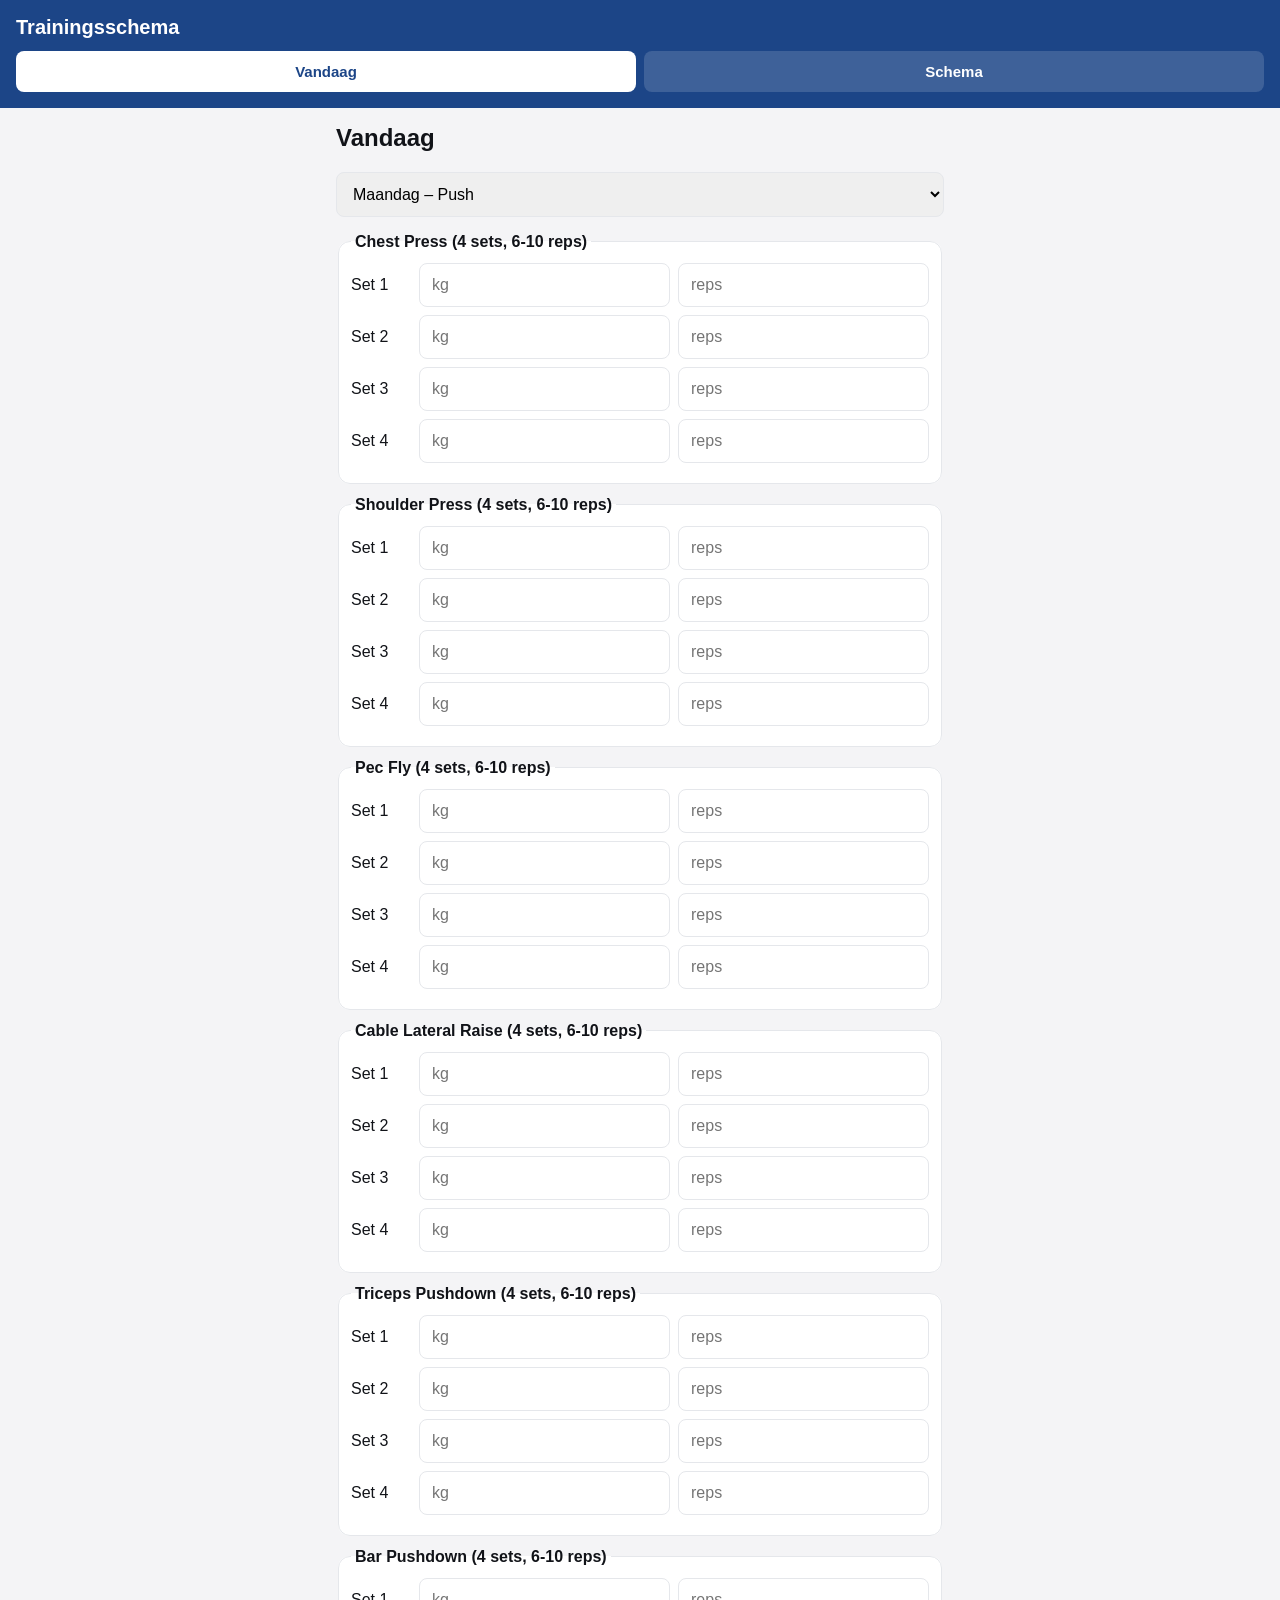
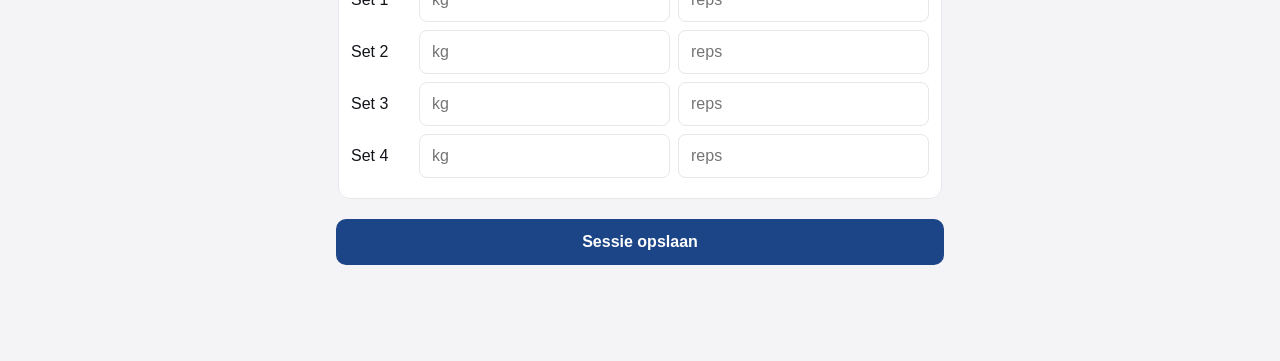
==== index.html @ 0b5cf980 "Deploy trainingsapp to GitHub Pages" ====
<!DOCTYPE html>
<html lang="nl">
<head>
  <meta charset="UTF-8" />
  <meta name="viewport" content="width=device-width, initial-scale=1.0, maximum-scale=1.0" />
  <meta name="theme-color" content="#1c4587" />
  <title>Trainingsschema</title>
  <link rel="manifest" href="manifest.json" />
  <link rel="icon" href="icons/icon.svg" type="image/svg+xml" />
  <link rel="apple-touch-icon" href="icons/icon.svg" />
  <link rel="stylesheet" href="css/style.css" />
</head>
<body>
  <header class="app-header">
    <h1>Trainingsschema</h1>
    <nav class="app-nav">
      <button id="nav-today" class="nav-btn active">Vandaag</button>
      <button id="nav-schema" class="nav-btn">Schema</button>
    </nav>
  </header>

  <main id="content"></main>

  <script type="module" src="js/app.js"></script>
</body>
</html>
---- css/style.css ----
:root {
  --red: #cc0000;
  --blue: #1c4587;
  --bg: #f4f4f6;
  --white: #ffffff;
  --text: #111318;
  --muted: #6b7280;
  --border: #e5e7eb;
  --danger: #cc0000;
}

* {
  box-sizing: border-box;
}

body {
  margin: 0;
  font-family: -apple-system, "Segoe UI", Roboto, sans-serif;
  background: var(--bg);
  color: var(--text);
}

.app-header {
  background: var(--blue);
  color: white;
  padding: 16px;
}

.app-header h1 {
  margin: 0 0 12px;
  font-size: 20px;
}

.app-nav {
  display: flex;
  gap: 8px;
}

.nav-btn {
  flex: 1;
  padding: 12px;
  font-size: 15px;
  font-weight: 600;
  border: none;
  border-radius: 8px;
  background: rgba(255, 255, 255, 0.15);
  color: white;
  cursor: pointer;
}

.nav-btn.active {
  background: white;
  color: var(--blue);
}

#content {
  padding: 16px;
  max-width: 640px;
  margin: 0 auto;
  padding-bottom: 80px;
}

h2 {
  margin-top: 0;
}

.day-picker {
  width: 100%;
  padding: 12px;
  font-size: 16px;
  margin-bottom: 16px;
  border-radius: 8px;
  border: 1px solid var(--border);
}

.exercise-block {
  background: var(--white);
  border: 1px solid var(--border);
  border-radius: 12px;
  padding: 12px;
  margin-bottom: 12px;
}

.exercise-block legend {
  font-weight: 600;
  padding: 0 4px;
}

.suggested-weight {
  color: var(--muted);
  font-size: 14px;
  margin: 4px 0 12px;
}

.set-row {
  display: grid;
  grid-template-columns: 60px 1fr 1fr;
  gap: 8px;
  align-items: center;
  margin-bottom: 8px;
}

.set-row input {
  padding: 12px;
  font-size: 16px;
  border-radius: 8px;
  border: 1px solid var(--border);
  width: 100%;
}

.btn {
  padding: 14px 16px;
  font-size: 16px;
  font-weight: 600;
  border-radius: 10px;
  border: none;
  cursor: pointer;
}

.btn-primary {
  background: var(--blue);
  color: white;
  width: 100%;
  margin-top: 8px;
}

.btn-secondary {
  background: var(--white);
  color: var(--blue);
  border: 1px solid var(--blue);
  width: 100%;
  margin-top: 8px;
}

.btn-small {
  padding: 8px 10px;
  font-size: 13px;
  border-radius: 6px;
  background: var(--bg);
  color: var(--text);
  border: 1px solid var(--border);
  margin-left: 6px;
}

.btn-danger {
  color: var(--danger);
  border-color: var(--danger);
}

.save-status {
  color: var(--blue);
  font-weight: 600;
}

.day-card {
  background: var(--white);
  border: 1px solid var(--border);
  border-radius: 12px;
  padding: 12px;
  margin-bottom: 12px;
}

.day-card-header {
  display: flex;
  align-items: center;
  flex-wrap: wrap;
  gap: 4px;
}

.day-card-header h3 {
  flex: 1;
  margin: 0;
}

.exercise-list {
  list-style: none;
  padding: 0;
  margin: 12px 0;
}

.exercise-row {
  display: flex;
  align-items: center;
  justify-content: space-between;
  flex-wrap: wrap;
  padding: 8px 0;
  border-bottom: 1px solid var(--border);
  gap: 4px;
}
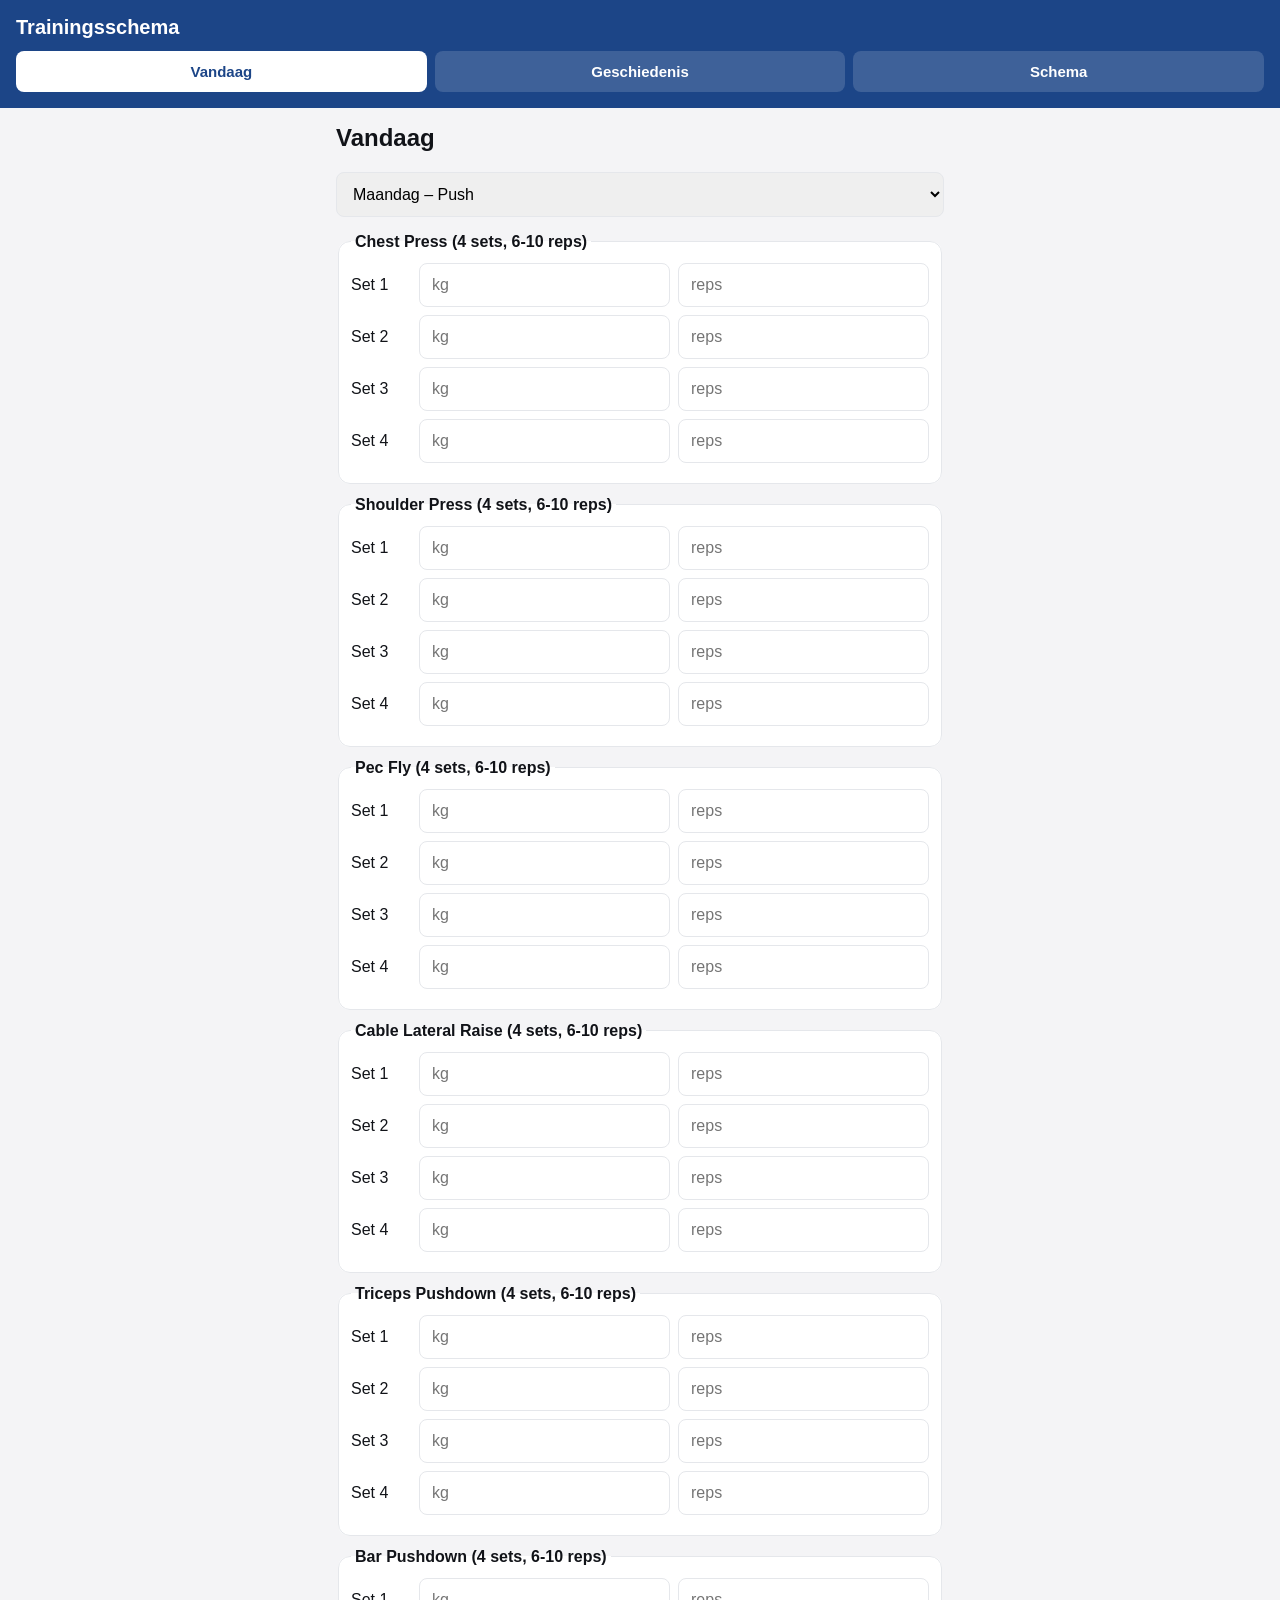
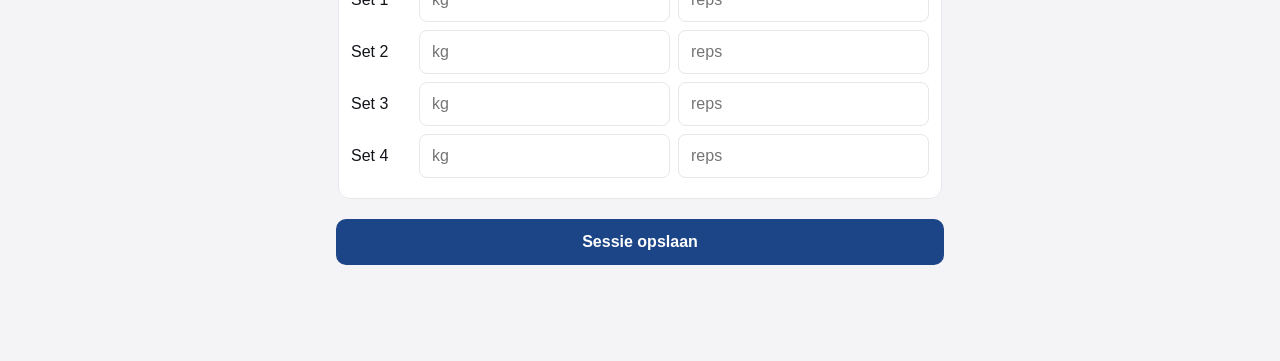
==== commit e1ced8ad: "Phase 2: history view + Google Sheet sync" ====
--- a/index.html
+++ b/index.html
@@ -15,6 +15,7 @@
     <h1>Trainingsschema</h1>
     <nav class="app-nav">
       <button id="nav-today" class="nav-btn active">Vandaag</button>
+      <button id="nav-history" class="nav-btn">Geschiedenis</button>
       <button id="nav-schema" class="nav-btn">Schema</button>
     </nav>
   </header>
--- a/css/style.css
+++ b/css/style.css
@@ -187,3 +187,94 @@
   border-bottom: 1px solid var(--border);
   gap: 4px;
 }
+
+/* Geschiedenis tab */
+
+.session-list {
+  list-style: none;
+  padding: 0;
+  margin: 0 0 24px;
+}
+
+.session-item {
+  background: var(--white);
+  border: 1px solid var(--border);
+  border-radius: 12px;
+  padding: 12px;
+  margin-bottom: 8px;
+}
+
+.session-summary {
+  font-weight: 600;
+  margin-bottom: 6px;
+}
+
+.session-details {
+  list-style: none;
+  padding: 0;
+  margin: 0;
+  color: var(--muted);
+  font-size: 14px;
+}
+
+.session-details li {
+  padding: 2px 0;
+}
+
+.progress-list {
+  margin-bottom: 24px;
+}
+
+.progress-row {
+  background: var(--white);
+  border: 1px solid var(--border);
+  border-radius: 12px;
+  padding: 12px;
+  margin-bottom: 8px;
+}
+
+.progress-label {
+  font-weight: 600;
+  margin-bottom: 6px;
+}
+
+.sparkline {
+  width: 100%;
+  height: 40px;
+  display: block;
+}
+
+/* Sync-instellingen */
+
+.sync-settings {
+  background: var(--white);
+  border: 1px solid var(--border);
+  border-radius: 12px;
+  padding: 12px;
+  margin-top: 16px;
+}
+
+.sync-help {
+  color: var(--muted);
+  font-size: 13px;
+  margin: 4px 0 12px;
+}
+
+.sync-url-input {
+  width: 100%;
+  padding: 12px;
+  font-size: 15px;
+  border-radius: 8px;
+  border: 1px solid var(--border);
+  margin-bottom: 8px;
+}
+
+.sync-status {
+  margin-top: 8px;
+  font-weight: 600;
+  color: var(--blue);
+}
+
+.sync-status.warn {
+  color: var(--danger);
+}
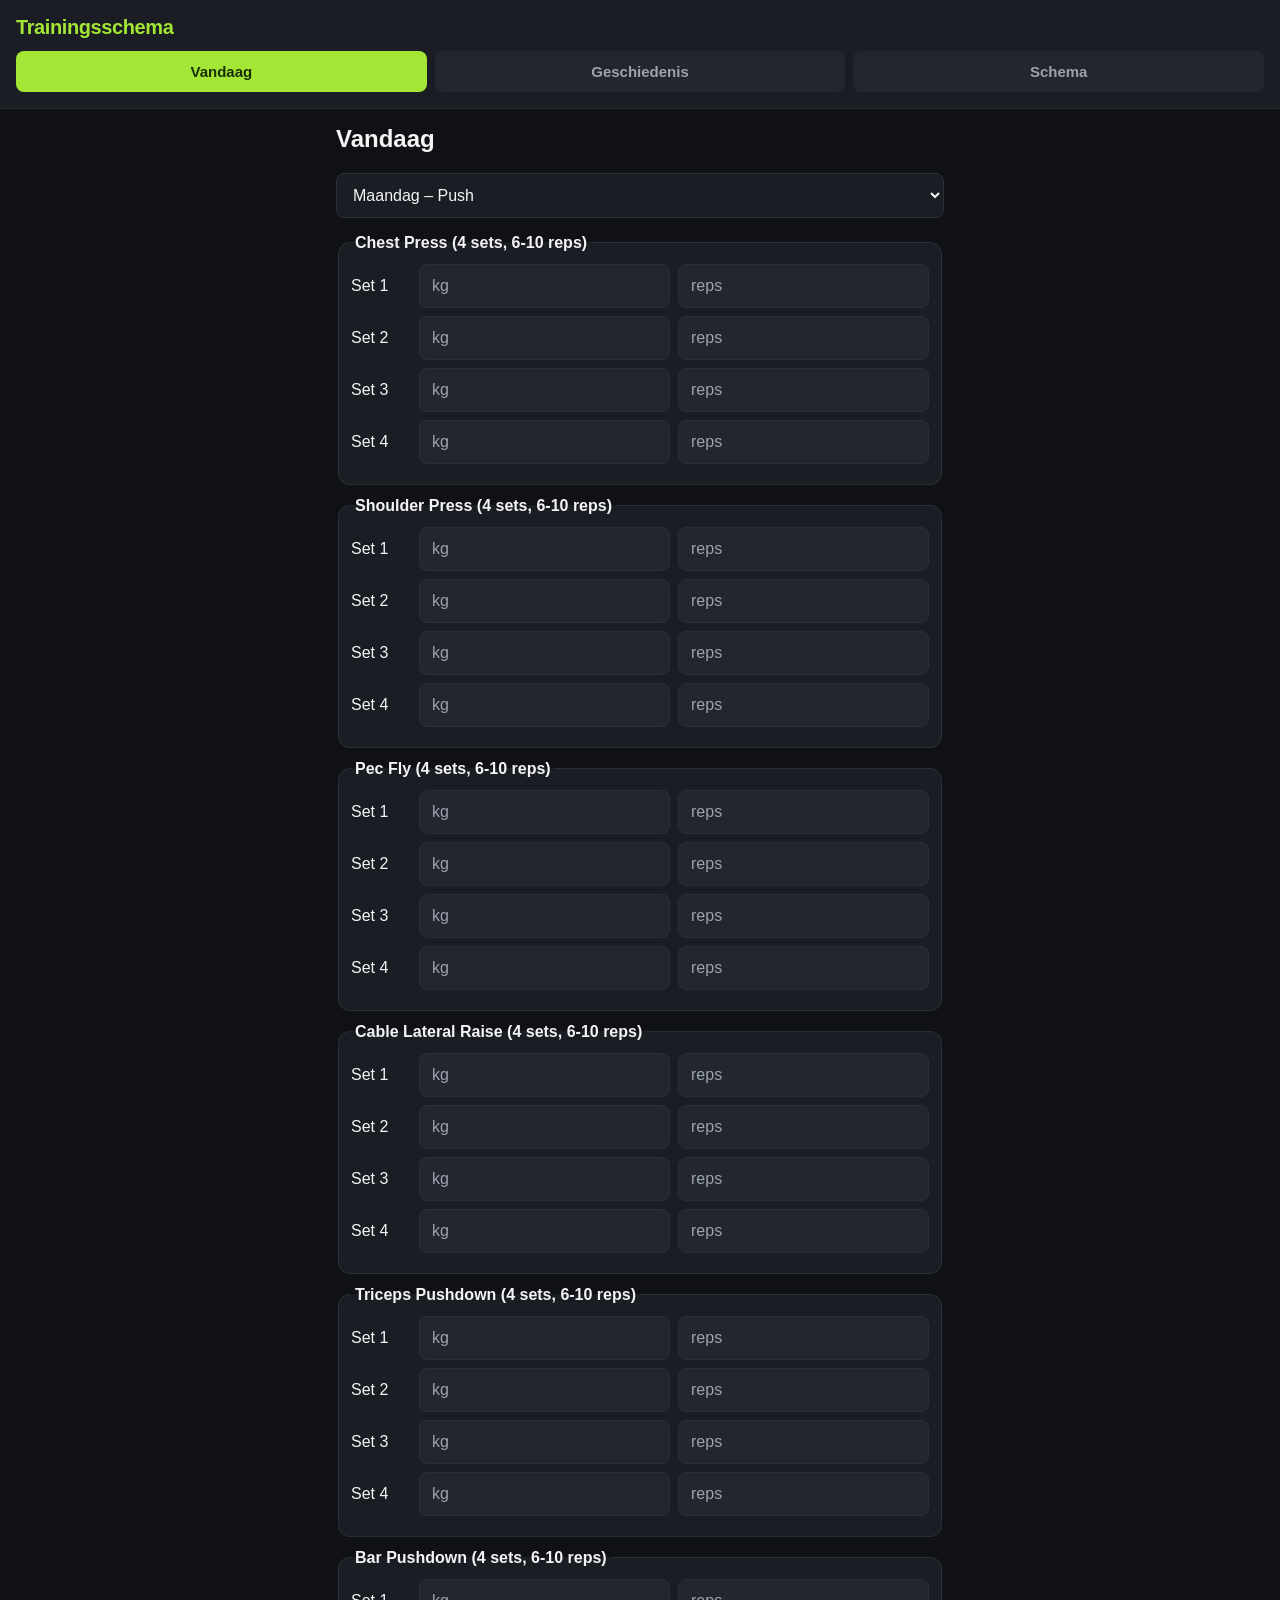
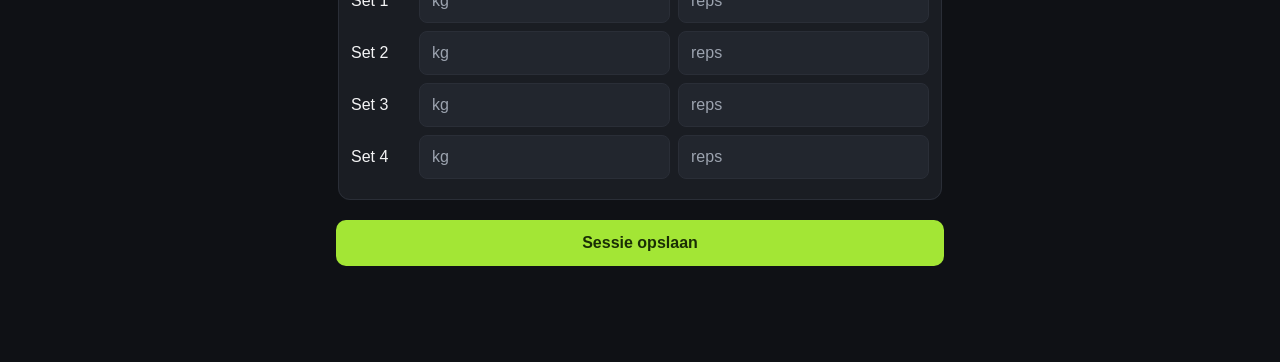
==== commit adad318e: "Visual redesign: dark theme with lime accent" ====
--- a/index.html
+++ b/index.html
@@ -3,7 +3,7 @@
 <head>
   <meta charset="UTF-8" />
   <meta name="viewport" content="width=device-width, initial-scale=1.0, maximum-scale=1.0" />
-  <meta name="theme-color" content="#1c4587" />
+  <meta name="theme-color" content="#1a1d23" />
   <title>Trainingsschema</title>
   <link rel="manifest" href="manifest.json" />
   <link rel="icon" href="icons/icon.svg" type="image/svg+xml" />
--- a/css/style.css
+++ b/css/style.css
@@ -1,12 +1,13 @@
 :root {
-  --red: #cc0000;
-  --blue: #1c4587;
-  --bg: #f4f4f6;
-  --white: #ffffff;
-  --text: #111318;
-  --muted: #6b7280;
-  --border: #e5e7eb;
-  --danger: #cc0000;
+  --bg-page: #0f1115;
+  --bg-card: #1a1d23;
+  --bg-card-alt: #22262e;
+  --text-primary: #f4f4f5;
+  --text-secondary: #9ca3af;
+  --border: #2a2e37;
+  --accent: #a3e635;
+  --accent-text: #1a2e05;
+  --danger: #ff5c5c;
 }
 
 * {
@@ -16,19 +17,22 @@
 body {
   margin: 0;
   font-family: -apple-system, "Segoe UI", Roboto, sans-serif;
-  background: var(--bg);
-  color: var(--text);
+  background: var(--bg-page);
+  color: var(--text-primary);
 }
 
 .app-header {
-  background: var(--blue);
-  color: white;
+  background: var(--bg-card);
+  color: var(--text-primary);
   padding: 16px;
+  border-bottom: 1px solid var(--border);
 }
 
 .app-header h1 {
   margin: 0 0 12px;
   font-size: 20px;
+  color: var(--accent);
+  letter-spacing: -0.02em;
 }
 
 .app-nav {
@@ -43,14 +47,14 @@
   font-weight: 600;
   border: none;
   border-radius: 8px;
-  background: rgba(255, 255, 255, 0.15);
-  color: white;
+  background: var(--bg-card-alt);
+  color: var(--text-secondary);
   cursor: pointer;
 }
 
 .nav-btn.active {
-  background: white;
-  color: var(--blue);
+  background: var(--accent);
+  color: var(--accent-text);
 }
 
 #content {
@@ -71,10 +75,12 @@
   margin-bottom: 16px;
   border-radius: 8px;
   border: 1px solid var(--border);
+  background: var(--bg-card);
+  color: var(--text-primary);
 }
 
 .exercise-block {
-  background: var(--white);
+  background: var(--bg-card);
   border: 1px solid var(--border);
   border-radius: 12px;
   padding: 12px;
@@ -84,11 +90,13 @@
 .exercise-block legend {
   font-weight: 600;
   padding: 0 4px;
+  color: var(--text-primary);
 }
 
 .suggested-weight {
-  color: var(--muted);
+  color: var(--accent);
   font-size: 14px;
+  font-weight: 600;
   margin: 4px 0 12px;
 }
 
@@ -105,7 +113,13 @@
   font-size: 16px;
   border-radius: 8px;
   border: 1px solid var(--border);
-  width: 100%;
+  background: var(--bg-card-alt);
+  color: var(--text-primary);
+  width: 100%;
+}
+
+.set-row input::placeholder {
+  color: var(--text-secondary);
 }
 
 .btn {
@@ -118,16 +132,16 @@
 }
 
 .btn-primary {
-  background: var(--blue);
-  color: white;
+  background: var(--accent);
+  color: var(--accent-text);
   width: 100%;
   margin-top: 8px;
 }
 
 .btn-secondary {
-  background: var(--white);
-  color: var(--blue);
-  border: 1px solid var(--blue);
+  background: transparent;
+  color: var(--accent);
+  border: 1px solid var(--accent);
   width: 100%;
   margin-top: 8px;
 }
@@ -136,8 +150,8 @@
   padding: 8px 10px;
   font-size: 13px;
   border-radius: 6px;
-  background: var(--bg);
-  color: var(--text);
+  background: var(--bg-card-alt);
+  color: var(--text-primary);
   border: 1px solid var(--border);
   margin-left: 6px;
 }
@@ -148,12 +162,12 @@
 }
 
 .save-status {
-  color: var(--blue);
+  color: var(--accent);
   font-weight: 600;
 }
 
 .day-card {
-  background: var(--white);
+  background: var(--bg-card);
   border: 1px solid var(--border);
   border-radius: 12px;
   padding: 12px;
@@ -170,6 +184,7 @@
 .day-card-header h3 {
   flex: 1;
   margin: 0;
+  color: var(--text-primary);
 }
 
 .exercise-list {
@@ -197,7 +212,7 @@
 }
 
 .session-item {
-  background: var(--white);
+  background: var(--bg-card);
   border: 1px solid var(--border);
   border-radius: 12px;
   padding: 12px;
@@ -207,13 +222,14 @@
 .session-summary {
   font-weight: 600;
   margin-bottom: 6px;
+  color: var(--text-primary);
 }
 
 .session-details {
   list-style: none;
   padding: 0;
   margin: 0;
-  color: var(--muted);
+  color: var(--text-secondary);
   font-size: 14px;
 }
 
@@ -226,7 +242,7 @@
 }
 
 .progress-row {
-  background: var(--white);
+  background: var(--bg-card);
   border: 1px solid var(--border);
   border-radius: 12px;
   padding: 12px;
@@ -236,6 +252,7 @@
 .progress-label {
   font-weight: 600;
   margin-bottom: 6px;
+  color: var(--text-primary);
 }
 
 .sparkline {
@@ -244,10 +261,14 @@
   display: block;
 }
 
+.sparkline polyline {
+  stroke: var(--accent);
+}
+
 /* Sync-instellingen */
 
 .sync-settings {
-  background: var(--white);
+  background: var(--bg-card);
   border: 1px solid var(--border);
   border-radius: 12px;
   padding: 12px;
@@ -255,7 +276,7 @@
 }
 
 .sync-help {
-  color: var(--muted);
+  color: var(--text-secondary);
   font-size: 13px;
   margin: 4px 0 12px;
 }
@@ -266,13 +287,15 @@
   font-size: 15px;
   border-radius: 8px;
   border: 1px solid var(--border);
+  background: var(--bg-card-alt);
+  color: var(--text-primary);
   margin-bottom: 8px;
 }
 
 .sync-status {
   margin-top: 8px;
   font-weight: 600;
-  color: var(--blue);
+  color: var(--accent);
 }
 
 .sync-status.warn {
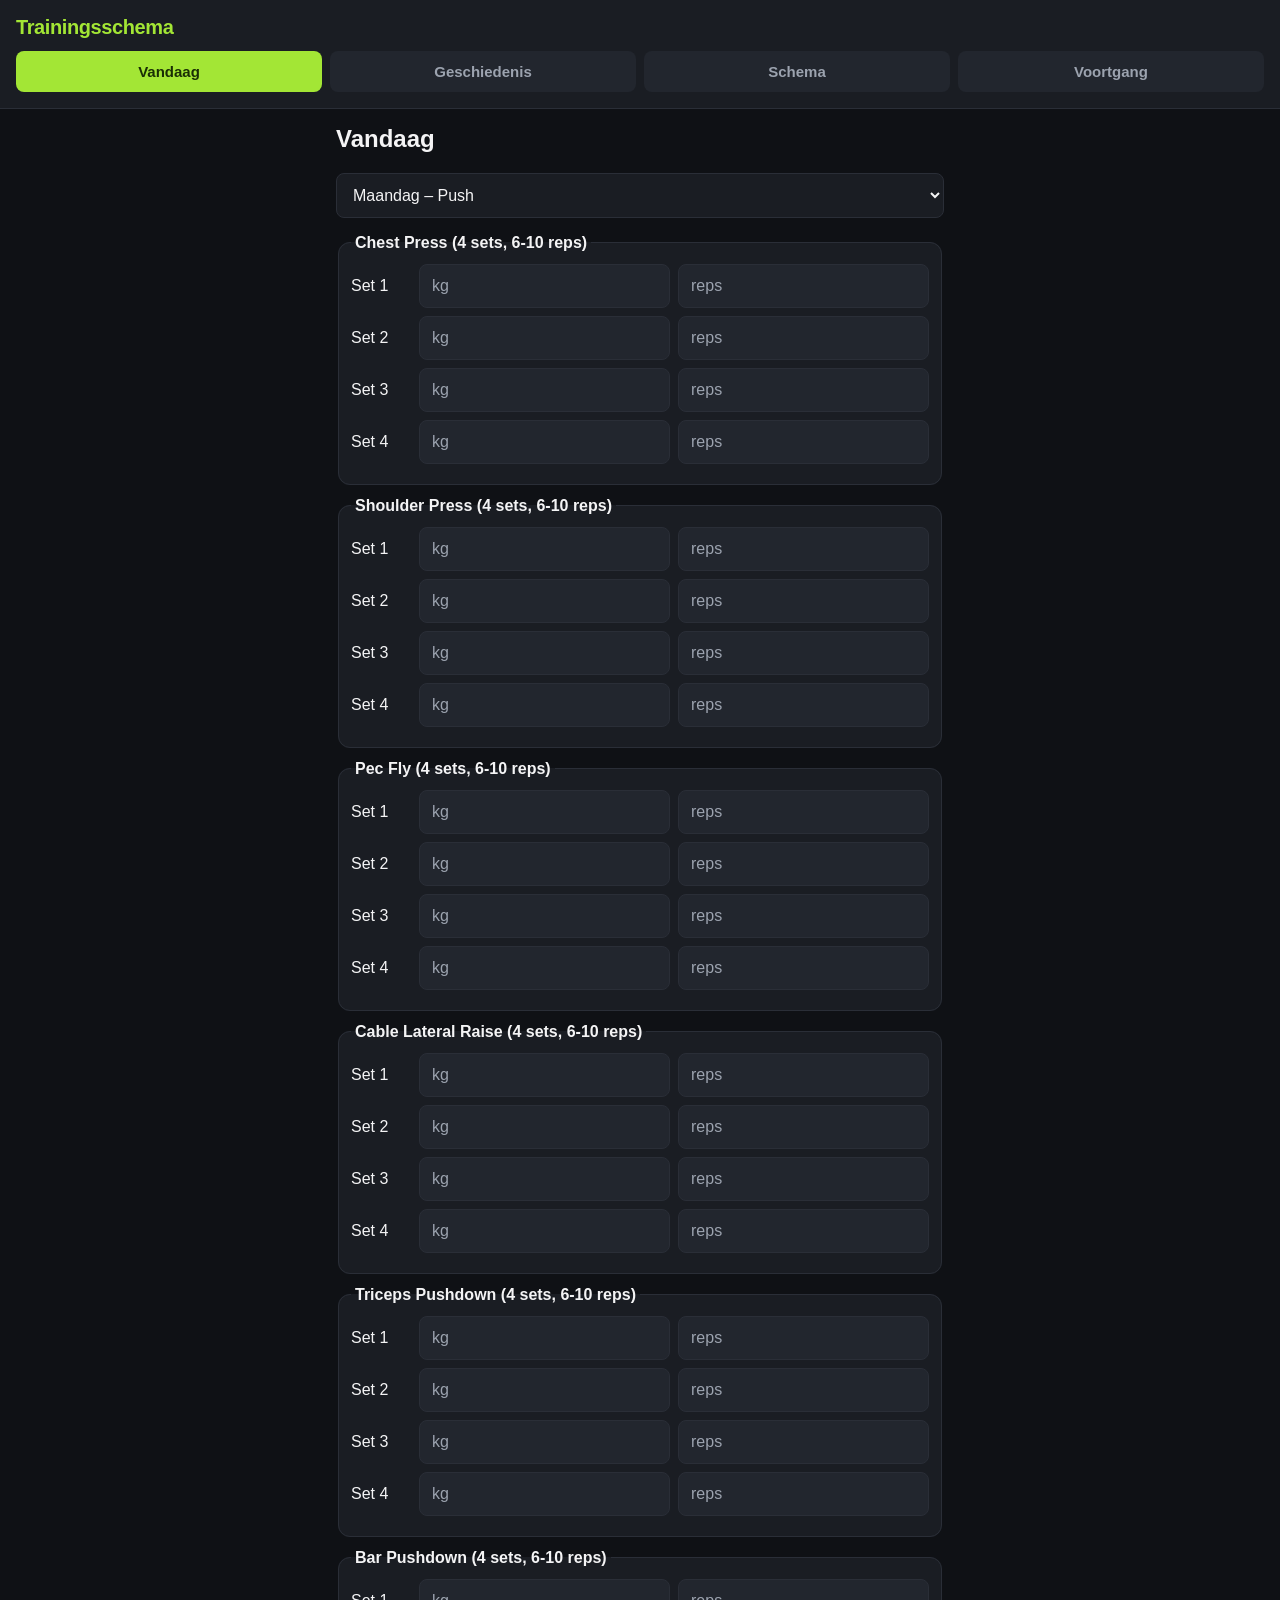
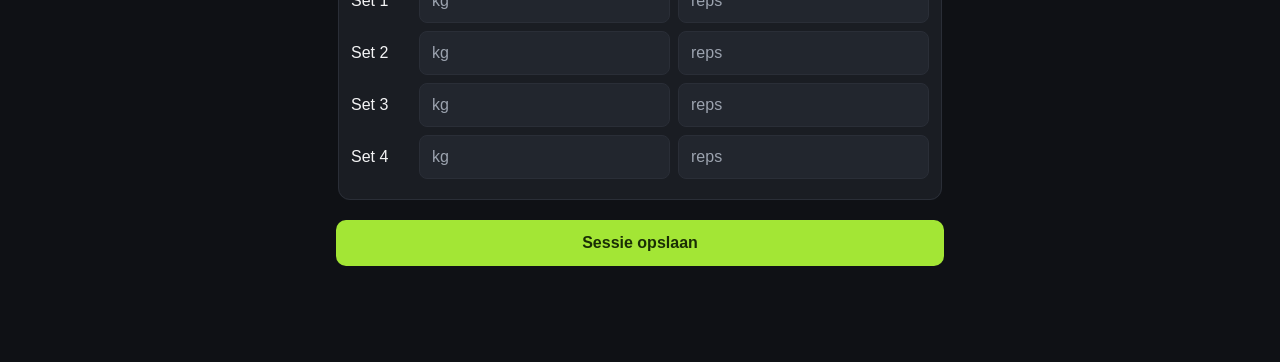
==== commit 93a5a3d7: "Add Voortgang tab: body metrics logging and local photo storage" ====
--- a/index.html
+++ b/index.html
@@ -17,6 +17,7 @@
       <button id="nav-today" class="nav-btn active">Vandaag</button>
       <button id="nav-history" class="nav-btn">Geschiedenis</button>
       <button id="nav-schema" class="nav-btn">Schema</button>
+      <button id="nav-progress" class="nav-btn">Voortgang</button>
     </nav>
   </header>
 
--- a/css/style.css
+++ b/css/style.css
@@ -301,3 +301,98 @@
 .sync-status.warn {
   color: var(--danger);
 }
+
+/* Voortgang tab */
+
+.body-log-form,
+.photo-form {
+  background: var(--bg-card);
+  border: 1px solid var(--border);
+  border-radius: 12px;
+  padding: 12px;
+  margin-bottom: 16px;
+  display: flex;
+  flex-direction: column;
+  gap: 8px;
+}
+
+.body-log-date,
+.body-log-weight,
+.body-log-waist,
+.body-log-note,
+.photo-file-input,
+.photo-label-input {
+  width: 100%;
+  padding: 12px;
+  font-size: 16px;
+  border-radius: 8px;
+  border: 1px solid var(--border);
+  background: var(--bg-card-alt);
+  color: var(--text-primary);
+  font-family: inherit;
+}
+
+.body-log-note {
+  resize: vertical;
+  min-height: 60px;
+}
+
+.trend-section {
+  margin-bottom: 16px;
+}
+
+.trend-section .progress-label {
+  color: var(--text-primary);
+}
+
+.body-log-list {
+  list-style: none;
+  padding: 0;
+  margin: 0 0 24px;
+}
+
+.body-log-item {
+  background: var(--bg-card);
+  border: 1px solid var(--border);
+  border-radius: 12px;
+  padding: 12px;
+  margin-bottom: 8px;
+}
+
+.photo-gallery {
+  display: grid;
+  grid-template-columns: 1fr 1fr;
+  gap: 12px;
+}
+
+.photo-cell {
+  background: var(--bg-card);
+  border: 1px solid var(--border);
+  border-radius: 12px;
+  padding: 8px;
+  text-align: center;
+}
+
+.photo-thumb {
+  width: 100%;
+  height: 140px;
+  object-fit: cover;
+  border-radius: 8px;
+  cursor: pointer;
+  display: block;
+}
+
+.photo-cell.enlarged {
+  grid-column: 1 / -1;
+}
+
+.photo-cell.enlarged .photo-thumb {
+  height: auto;
+  object-fit: contain;
+}
+
+.photo-cell-label {
+  margin-top: 6px;
+  font-size: 13px;
+  color: var(--text-secondary);
+}
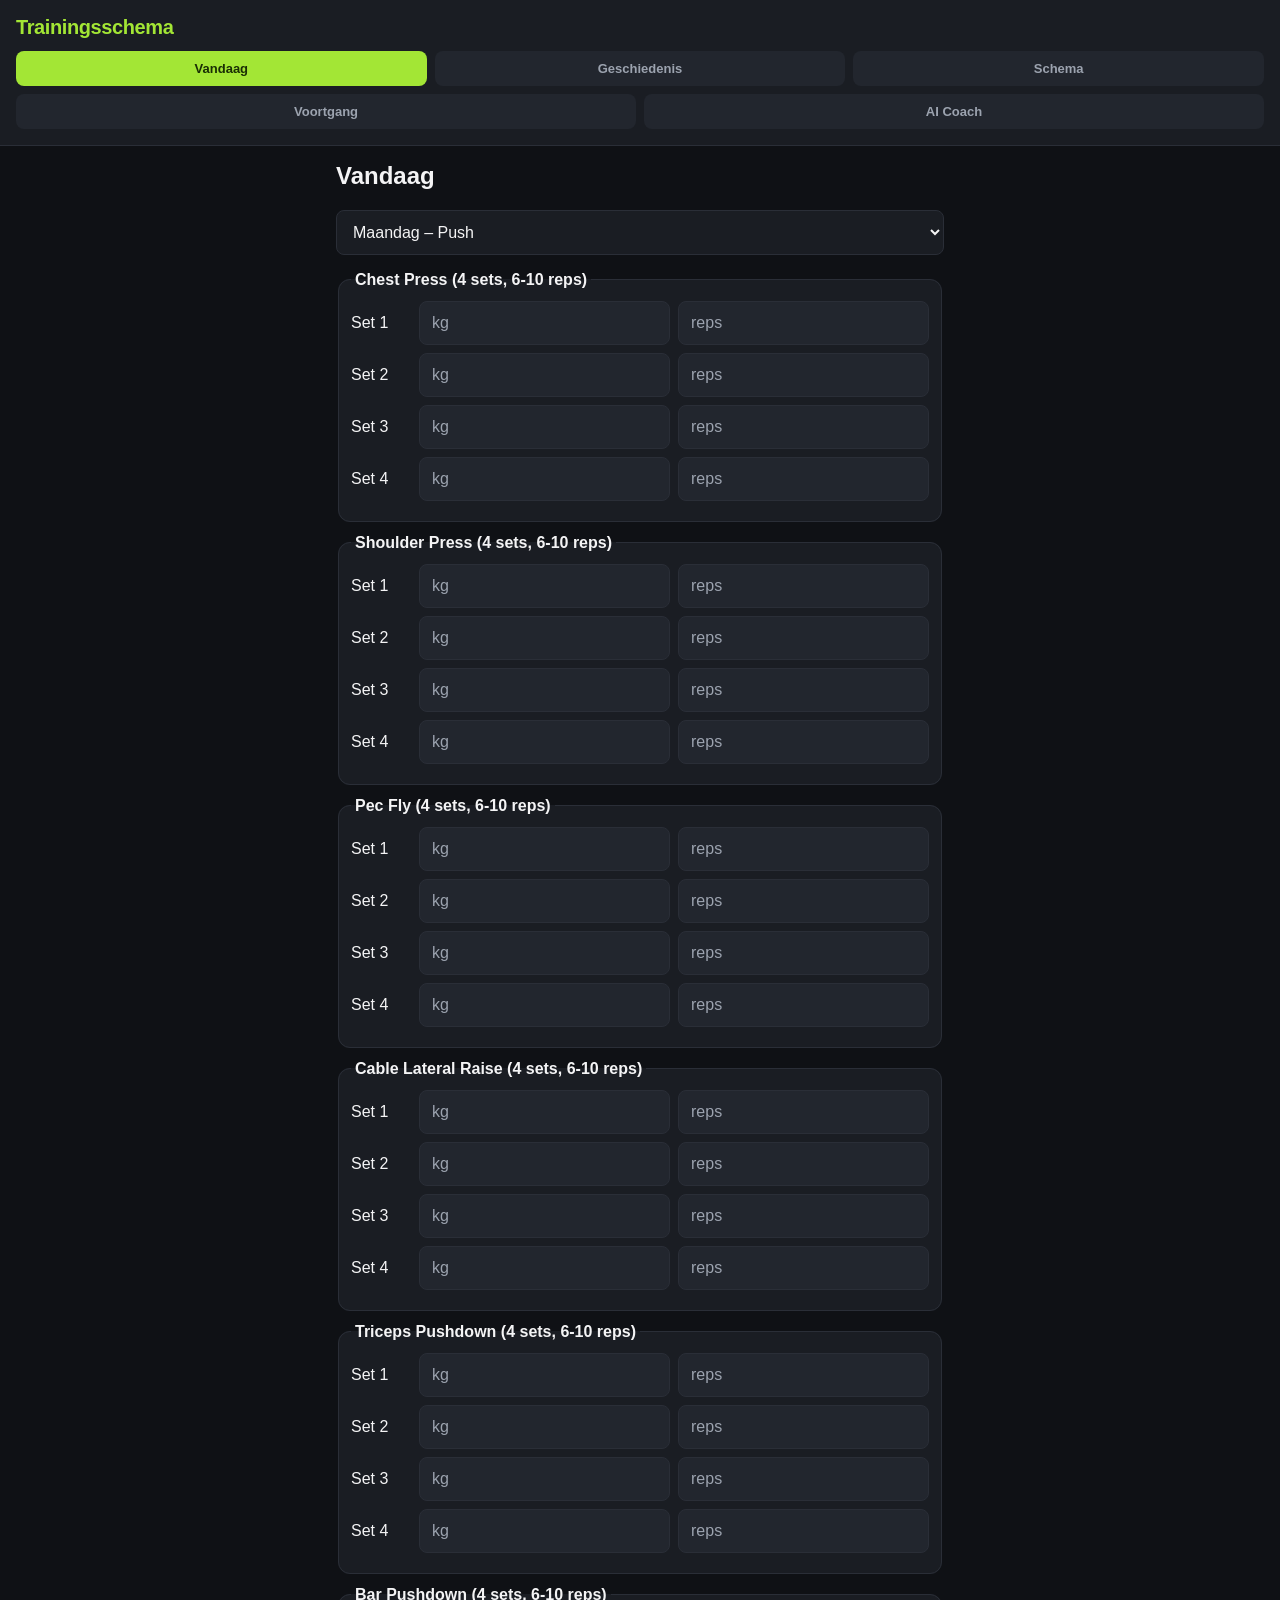
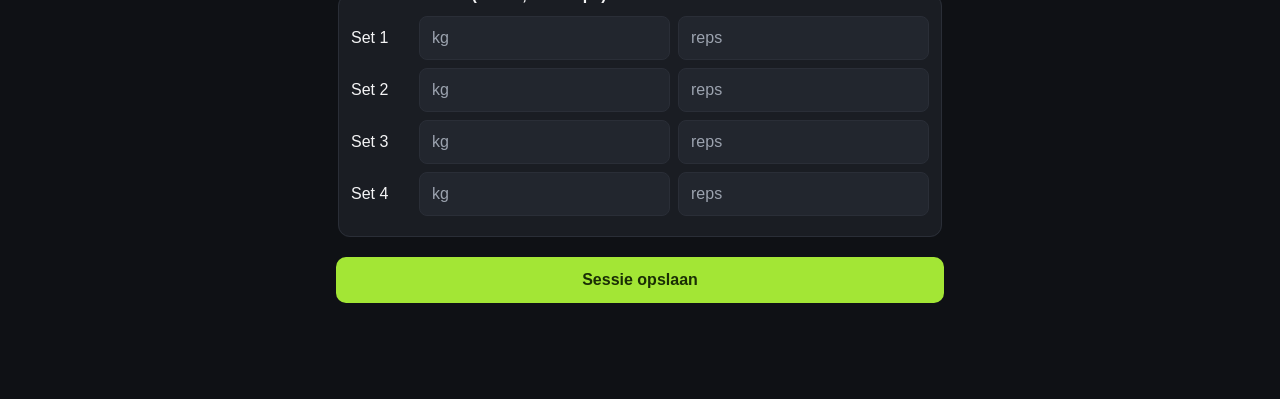
==== commit 42cda182: "Add AI Coach chat scoped to krachttraining, fitness en voeding New "AI Coach" tab lets the user chat" ====
--- a/index.html
+++ b/index.html
@@ -18,6 +18,7 @@
       <button id="nav-history" class="nav-btn">Geschiedenis</button>
       <button id="nav-schema" class="nav-btn">Schema</button>
       <button id="nav-progress" class="nav-btn">Voortgang</button>
+      <button id="nav-chat" class="nav-btn">AI Coach</button>
     </nav>
   </header>
 
--- a/css/style.css
+++ b/css/style.css
@@ -37,13 +37,14 @@
 
 .app-nav {
   display: flex;
+  flex-wrap: wrap;
   gap: 8px;
 }
 
 .nav-btn {
-  flex: 1;
-  padding: 12px;
-  font-size: 15px;
+  flex: 1 1 28%;
+  padding: 10px 6px;
+  font-size: 13px;
   font-weight: 600;
   border: none;
   border-radius: 8px;
@@ -396,3 +397,63 @@
   font-size: 13px;
   color: var(--text-secondary);
 }
+
+/* AI Coach tab */
+
+.chat-box {
+  background: var(--bg-card);
+  border: 1px solid var(--border);
+  border-radius: 12px;
+  padding: 8px;
+  margin-bottom: 12px;
+}
+
+.chat-messages {
+  display: flex;
+  flex-direction: column;
+  gap: 8px;
+  max-height: 55vh;
+  overflow-y: auto;
+  padding: 4px;
+}
+
+.chat-msg {
+  max-width: 85%;
+  padding: 10px 12px;
+  border-radius: 12px;
+  font-size: 15px;
+  line-height: 1.4;
+  white-space: pre-wrap;
+}
+
+.chat-msg-user {
+  align-self: flex-end;
+  background: var(--accent);
+  color: var(--accent-text);
+  border-bottom-right-radius: 2px;
+}
+
+.chat-msg-assistant {
+  align-self: flex-start;
+  background: var(--bg-card-alt);
+  color: var(--text-primary);
+  border-bottom-left-radius: 2px;
+}
+
+.chat-input-form {
+  display: flex;
+  flex-direction: column;
+  gap: 8px;
+}
+
+.chat-input {
+  width: 100%;
+  padding: 12px;
+  font-size: 16px;
+  border-radius: 8px;
+  border: 1px solid var(--border);
+  background: var(--bg-card-alt);
+  color: var(--text-primary);
+  font-family: inherit;
+  resize: vertical;
+}
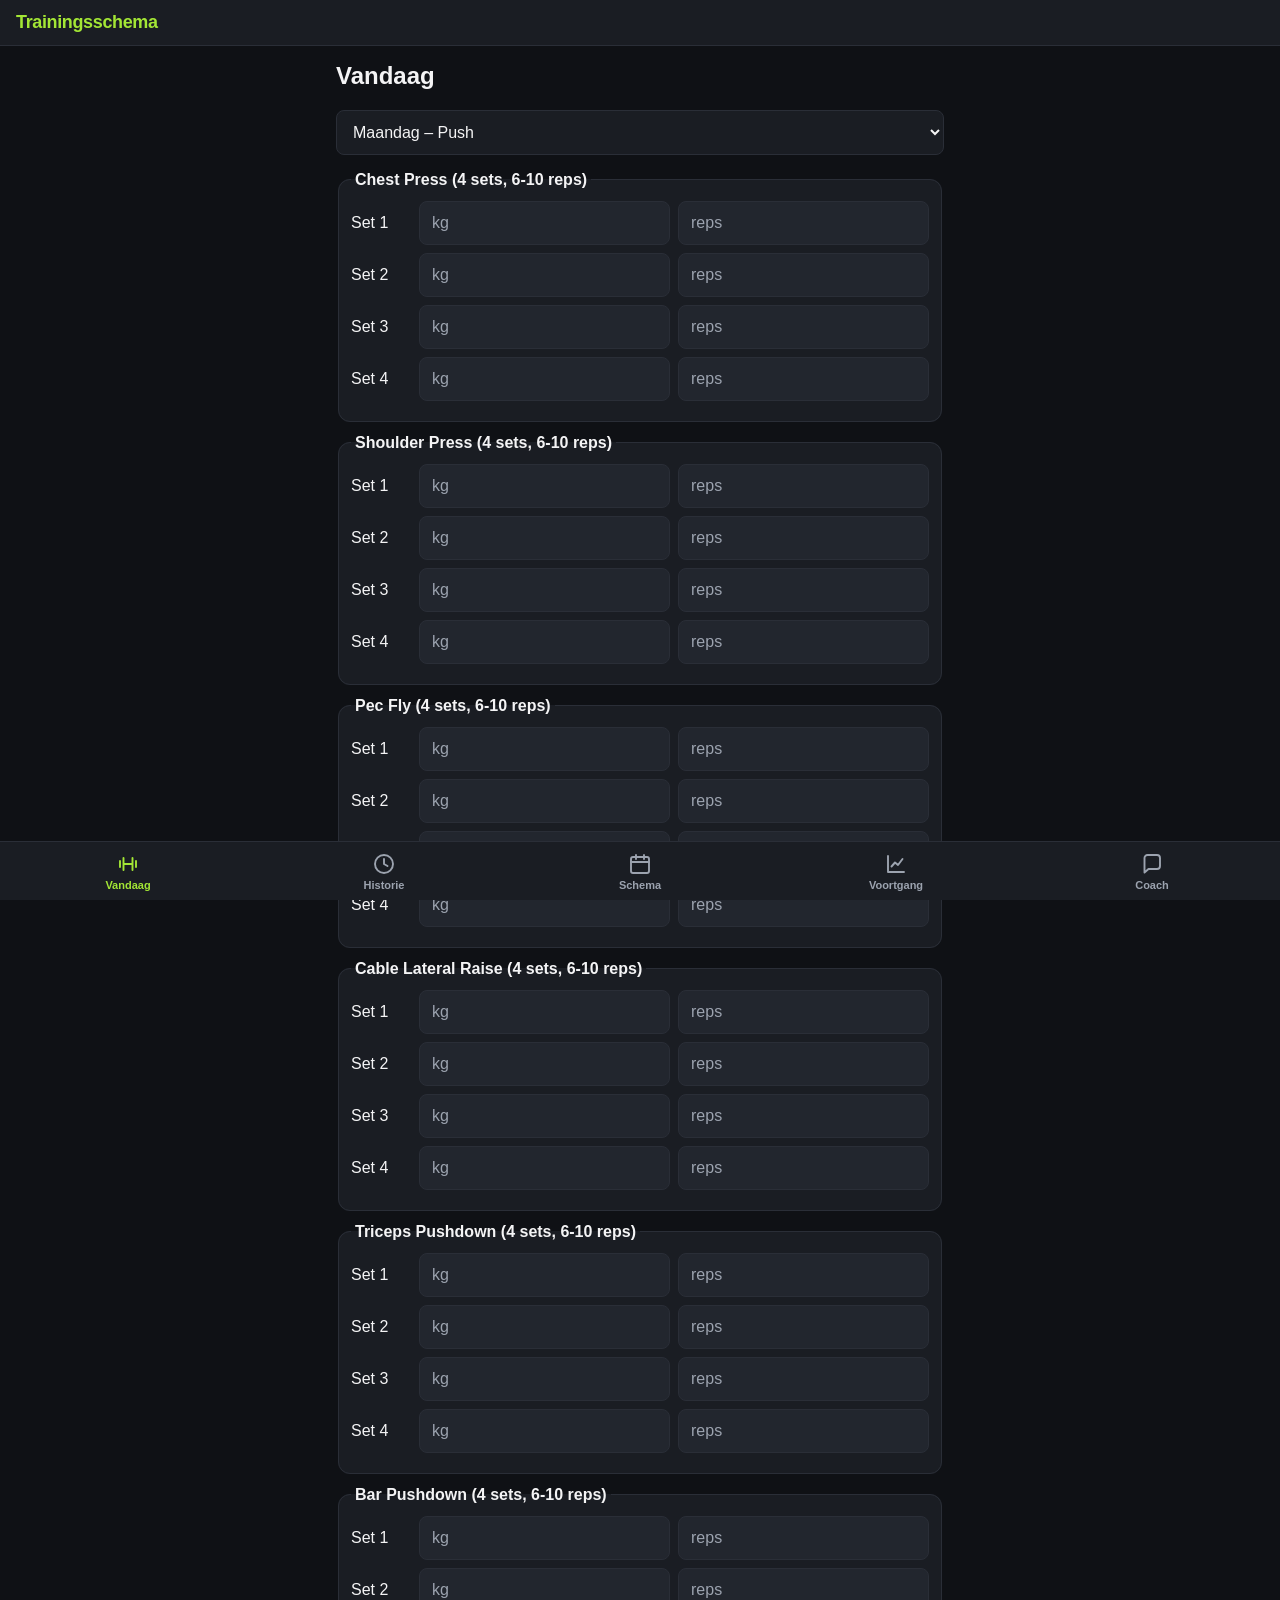
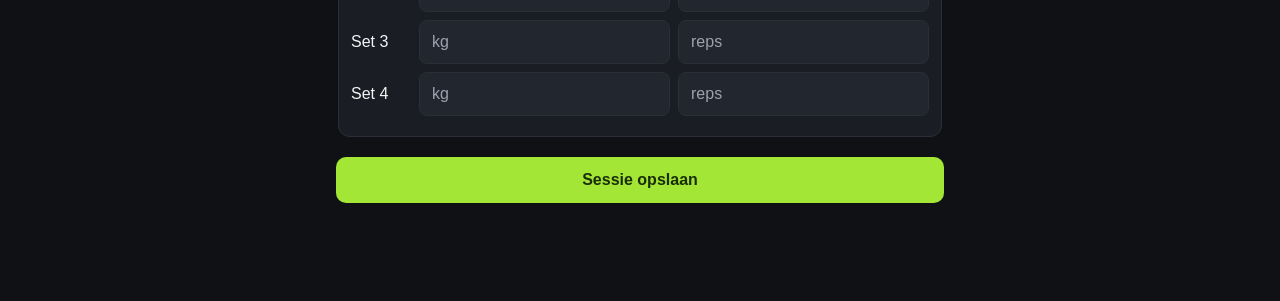
==== commit 4fb2f03d: "Add rest timer and make the app feel native on a phone Rest timer: starts when a set's reps are comm" ====
--- a/index.html
+++ b/index.html
@@ -2,28 +2,64 @@
 <html lang="nl">
 <head>
   <meta charset="UTF-8" />
-  <meta name="viewport" content="width=device-width, initial-scale=1.0, maximum-scale=1.0" />
+  <!-- viewport-fit=cover lets the app paint into the notch/home-indicator
+       areas; css/style.css pads content back with env(safe-area-inset-*). -->
+  <meta name="viewport" content="width=device-width, initial-scale=1.0, maximum-scale=1.0, viewport-fit=cover" />
   <meta name="theme-color" content="#1a1d23" />
+  <meta name="mobile-web-app-capable" content="yes" />
+  <meta name="apple-mobile-web-app-capable" content="yes" />
+  <meta name="apple-mobile-web-app-status-bar-style" content="black-translucent" />
+  <meta name="apple-mobile-web-app-title" content="Training" />
   <title>Trainingsschema</title>
   <link rel="manifest" href="manifest.json" />
   <link rel="icon" href="icons/icon.svg" type="image/svg+xml" />
-  <link rel="apple-touch-icon" href="icons/icon.svg" />
+  <!-- iOS ignores SVG here, so the home-screen icon must be a PNG. -->
+  <link rel="apple-touch-icon" href="icons/icon-180.png" />
   <link rel="stylesheet" href="css/style.css" />
 </head>
 <body>
   <header class="app-header">
     <h1>Trainingsschema</h1>
-    <nav class="app-nav">
-      <button id="nav-today" class="nav-btn active">Vandaag</button>
-      <button id="nav-history" class="nav-btn">Geschiedenis</button>
-      <button id="nav-schema" class="nav-btn">Schema</button>
-      <button id="nav-progress" class="nav-btn">Voortgang</button>
-      <button id="nav-chat" class="nav-btn">AI Coach</button>
-    </nav>
   </header>
 
   <main id="content"></main>
 
+  <nav class="app-nav">
+    <button id="nav-today" class="nav-btn active">
+      <svg class="nav-icon" viewBox="0 0 24 24" aria-hidden="true">
+        <path d="M4 9v6M20 9v6M7.5 6v12M16.5 6v12M7.5 12h9" />
+      </svg>
+      <span>Vandaag</span>
+    </button>
+    <button id="nav-history" class="nav-btn">
+      <svg class="nav-icon" viewBox="0 0 24 24" aria-hidden="true">
+        <circle cx="12" cy="12" r="9" />
+        <path d="M12 7v5l3.5 2" />
+      </svg>
+      <span>Historie</span>
+    </button>
+    <button id="nav-schema" class="nav-btn">
+      <svg class="nav-icon" viewBox="0 0 24 24" aria-hidden="true">
+        <rect x="3" y="5" width="18" height="16" rx="2" />
+        <path d="M3 10h18M8 3v4M16 3v4" />
+      </svg>
+      <span>Schema</span>
+    </button>
+    <button id="nav-progress" class="nav-btn">
+      <svg class="nav-icon" viewBox="0 0 24 24" aria-hidden="true">
+        <path d="M4 4v16h16" />
+        <path d="M7.5 14.5l3.5-4 3 2.5 4.5-6" />
+      </svg>
+      <span>Voortgang</span>
+    </button>
+    <button id="nav-chat" class="nav-btn">
+      <svg class="nav-icon" viewBox="0 0 24 24" aria-hidden="true">
+        <path d="M20 14a3 3 0 0 1-3 3H8.5L4.5 20.5V6a3 3 0 0 1 3-3h9.5a3 3 0 0 1 3 3z" />
+      </svg>
+      <span>Coach</span>
+    </button>
+  </nav>
+
   <script type="module" src="js/app.js"></script>
 </body>
 </html>
--- a/css/style.css
+++ b/css/style.css
@@ -8,6 +8,11 @@
   --accent: #a3e635;
   --accent-text: #1a2e05;
   --danger: #ff5c5c;
+  --nav-height: 58px;
+  /* Notch and home-indicator gutters. Zero on hardware without them, so the
+     same rules work in a desktop browser and on a phone. */
+  --safe-top: env(safe-area-inset-top, 0px);
+  --safe-bottom: env(safe-area-inset-bottom, 0px);
 }
 
 * {
@@ -19,50 +24,150 @@
   font-family: -apple-system, "Segoe UI", Roboto, sans-serif;
   background: var(--bg-page);
   color: var(--text-primary);
+  /* Stops the page rubber-banding past its edges — that bounce is one of the
+     clearest "this is a website" tells once the app runs standalone. */
+  overscroll-behavior-y: none;
+  -webkit-tap-highlight-color: transparent;
 }
 
 .app-header {
-  background: var(--bg-card);
-  color: var(--text-primary);
-  padding: 16px;
+  position: sticky;
+  top: 0;
+  z-index: 10;
+  background: var(--bg-card);
+  color: var(--text-primary);
+  padding: 12px 16px;
+  /* The status bar is translucent in standalone mode, so the header has to
+     reserve its height itself or the title sits under the clock. */
+  padding-top: calc(12px + var(--safe-top));
   border-bottom: 1px solid var(--border);
 }
 
 .app-header h1 {
-  margin: 0 0 12px;
-  font-size: 20px;
+  margin: 0;
+  font-size: 18px;
   color: var(--accent);
   letter-spacing: -0.02em;
 }
 
 .app-nav {
-  display: flex;
-  flex-wrap: wrap;
-  gap: 8px;
+  position: fixed;
+  left: 0;
+  right: 0;
+  bottom: 0;
+  z-index: 20;
+  display: flex;
+  background: var(--bg-card);
+  border-top: 1px solid var(--border);
+  padding-bottom: var(--safe-bottom);
 }
 
 .nav-btn {
-  flex: 1 1 28%;
-  padding: 10px 6px;
-  font-size: 13px;
-  font-weight: 600;
+  flex: 1;
+  display: flex;
+  flex-direction: column;
+  align-items: center;
+  justify-content: center;
+  gap: 3px;
+  height: var(--nav-height);
+  padding: 0 2px;
   border: none;
-  border-radius: 8px;
-  background: var(--bg-card-alt);
+  background: none;
+  font-family: inherit;
+  font-size: 11px;
+  font-weight: 600;
   color: var(--text-secondary);
   cursor: pointer;
+  transition: color 0.15s ease;
+}
+
+.nav-icon {
+  width: 24px;
+  height: 24px;
+  fill: none;
+  stroke: currentColor;
+  stroke-width: 1.9;
+  stroke-linecap: round;
+  stroke-linejoin: round;
 }
 
 .nav-btn.active {
-  background: var(--accent);
-  color: var(--accent-text);
+  color: var(--accent);
+}
+
+.nav-btn:active {
+  opacity: 0.55;
 }
 
 #content {
   padding: 16px;
   max-width: 640px;
   margin: 0 auto;
-  padding-bottom: 80px;
+  padding-bottom: calc(var(--nav-height) + var(--safe-bottom) + 24px);
+}
+
+/* Rusttimer tussen sets */
+
+.rest-timer {
+  position: fixed;
+  left: 0;
+  right: 0;
+  bottom: calc(var(--nav-height) + var(--safe-bottom));
+  z-index: 15;
+  background: var(--bg-card-alt);
+  border-top: 1px solid var(--border);
+}
+
+.rest-timer[hidden] {
+  display: none;
+}
+
+.rest-timer-progress {
+  height: 3px;
+  background: var(--border);
+}
+
+.rest-timer-fill {
+  height: 100%;
+  background: var(--accent);
+  transition: width 0.25s linear;
+}
+
+.rest-timer-row {
+  display: flex;
+  align-items: center;
+  gap: 10px;
+  max-width: 640px;
+  margin: 0 auto;
+  padding: 10px 16px;
+}
+
+.rest-timer-label {
+  font-size: 13px;
+  font-weight: 600;
+  color: var(--text-secondary);
+}
+
+.rest-timer-time {
+  flex: 1;
+  font-size: 22px;
+  font-weight: 700;
+  /* Equal-width digits stop the countdown jittering as numbers change. */
+  font-variant-numeric: tabular-nums;
+  color: var(--text-primary);
+}
+
+.rest-timer.done .rest-timer-time {
+  color: var(--accent);
+}
+
+.rest-timer-btn {
+  margin-left: 0;
+}
+
+/* Keeps the last card clear of the timer bar while it's showing. */
+body.rest-timer-open #content {
+  padding-bottom: calc(var(--nav-height) + var(--safe-bottom) + 92px);
 }
 
 h2 {
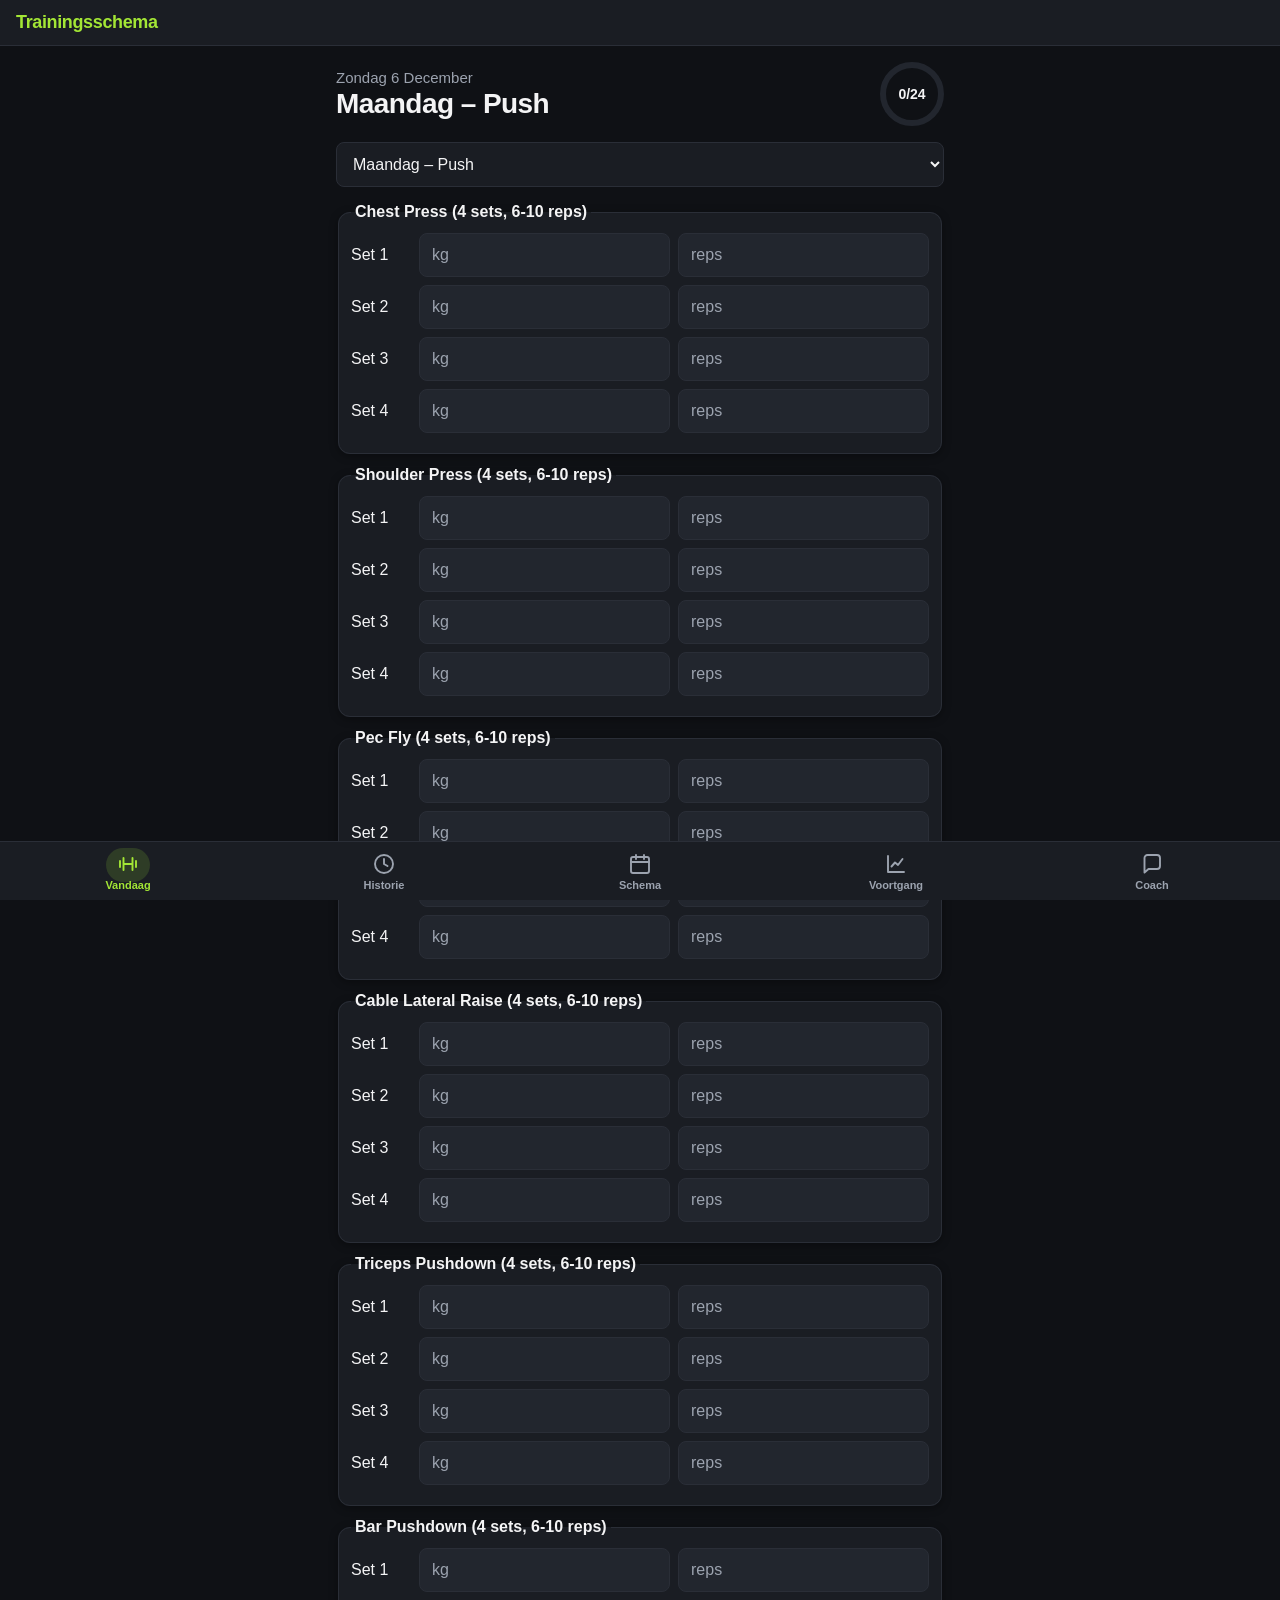
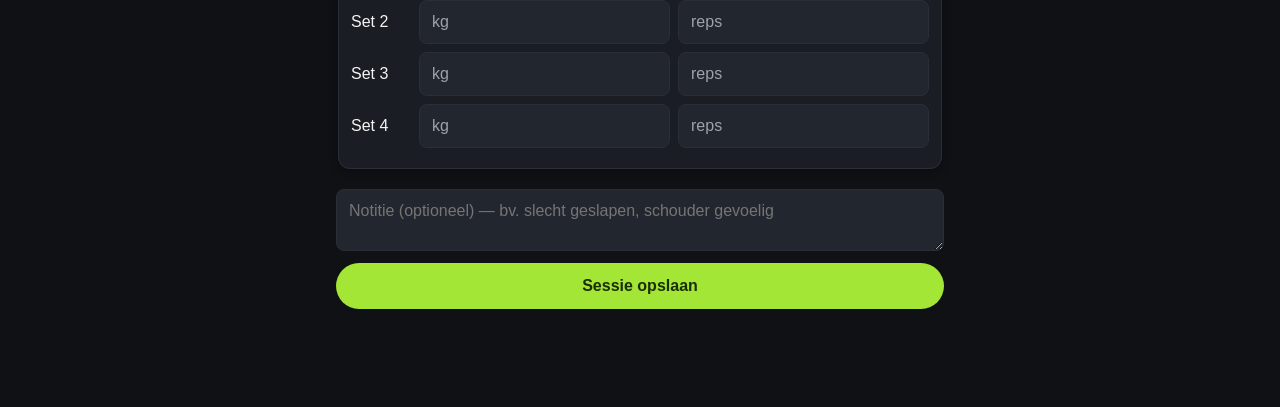
==== commit 88ae3b80: "Add dashboard progress ring and remaining component polish (phase 3-4) Continues the app-shell UX wo" ====
--- a/index.html
+++ b/index.html
@@ -25,6 +25,7 @@
   <main id="content"></main>
 
   <nav class="app-nav">
+    <div class="nav-indicator" aria-hidden="true"></div>
     <button id="nav-today" class="nav-btn active">
       <svg class="nav-icon" viewBox="0 0 24 24" aria-hidden="true">
         <path d="M4 9v6M20 9v6M7.5 6v12M16.5 6v12M7.5 12h9" />
--- a/css/style.css
+++ b/css/style.css
@@ -13,6 +13,45 @@
      same rules work in a desktop browser and on a phone. */
   --safe-top: env(safe-area-inset-top, 0px);
   --safe-bottom: env(safe-area-inset-bottom, 0px);
+
+  /* Spacing scale (4/8/12/16/24/32) */
+  --space-1: 4px;
+  --space-2: 8px;
+  --space-3: 12px;
+  --space-4: 16px;
+  --space-5: 24px;
+  --space-6: 32px;
+
+  /* Type scale */
+  --font-xs: 12px;
+  --font-sm: 13px;
+  --font-base: 15px;
+  --font-md: 16px;
+  --font-lg: 18px;
+  --font-xl: 22px;
+  --font-2xl: 28px;
+  --fw-regular: 400;
+  --fw-semibold: 600;
+  --fw-bold: 700;
+
+  /* Radius scale */
+  --radius-sm: 8px;
+  --radius-md: 12px;
+  --radius-lg: 16px;
+  --radius-full: 999px;
+
+  /* Elevation */
+  --shadow-sm: 0 2px 8px rgba(0, 0, 0, 0.35);
+  --shadow-md: 0 8px 24px rgba(0, 0, 0, 0.45);
+
+  /* Motion */
+  --duration-fast: 120ms;
+  --duration-base: 200ms;
+  --duration-slow: 320ms;
+  --ease-standard: cubic-bezier(0.2, 0, 0, 1);
+
+  /* Focus ring, derived from --accent */
+  --focus-ring: 0 0 0 3px rgba(163, 230, 53, 0.35);
 }
 
 * {
@@ -30,22 +69,31 @@
   -webkit-tap-highlight-color: transparent;
 }
 
+/* Keyboard focus, everywhere. Without this, Chrome's raw orange default
+   outline shows on any focused control, clashing with the lime accent used
+   for everything else. :focus-visible (not :focus) so it only shows for
+   keyboard/assistive-tech focus, never on a plain mouse/touch tap. */
+:focus-visible {
+  outline: none;
+  box-shadow: var(--focus-ring);
+}
+
 .app-header {
   position: sticky;
   top: 0;
   z-index: 10;
   background: var(--bg-card);
   color: var(--text-primary);
-  padding: 12px 16px;
+  padding: var(--space-3) var(--space-4);
   /* The status bar is translucent in standalone mode, so the header has to
      reserve its height itself or the title sits under the clock. */
-  padding-top: calc(12px + var(--safe-top));
+  padding-top: calc(var(--space-3) + var(--safe-top));
   border-bottom: 1px solid var(--border);
 }
 
 .app-header h1 {
   margin: 0;
-  font-size: 18px;
+  font-size: var(--font-lg);
   color: var(--accent);
   letter-spacing: -0.02em;
 }
@@ -60,6 +108,39 @@
   background: var(--bg-card);
   border-top: 1px solid var(--border);
   padding-bottom: var(--safe-bottom);
+}
+
+/* Accent pill behind the active tab's icon. Moves with translateX(), sized
+   as one nav-btn's worth of width (100% / 5 tabs) so it lines up regardless
+   of viewport width, then centers a fixed-size pill inside that slot via
+   flexbox. z-index: -1 keeps it painted behind the (non-positioned) nav-btn
+   content instead of on top of the icon it's meant to sit behind. */
+.nav-indicator {
+  position: absolute;
+  top: 6px;
+  left: 0;
+  width: calc(100% / 5);
+  height: 34px;
+  display: flex;
+  align-items: center;
+  justify-content: center;
+  pointer-events: none;
+  z-index: -1;
+  transform: translateX(calc(100% * var(--nav-index, 0)));
+}
+
+.nav-indicator::after {
+  content: "";
+  width: 44px;
+  height: 34px;
+  border-radius: var(--radius-full);
+  background: rgba(163, 230, 53, 0.15);
+}
+
+@media (prefers-reduced-motion: no-preference) {
+  .nav-indicator {
+    transition: transform var(--duration-base) var(--ease-standard);
+  }
 }
 
 .nav-btn {
@@ -75,7 +156,7 @@
   background: none;
   font-family: inherit;
   font-size: 11px;
-  font-weight: 600;
+  font-weight: var(--fw-semibold);
   color: var(--text-secondary);
   cursor: pointer;
   transition: color 0.15s ease;
@@ -100,10 +181,10 @@
 }
 
 #content {
-  padding: 16px;
+  padding: var(--space-4);
   max-width: 640px;
   margin: 0 auto;
-  padding-bottom: calc(var(--nav-height) + var(--safe-bottom) + 24px);
+  padding-bottom: calc(var(--nav-height) + var(--safe-bottom) + var(--space-5));
 }
 
 /* Rusttimer tussen sets */
@@ -139,19 +220,19 @@
   gap: 10px;
   max-width: 640px;
   margin: 0 auto;
-  padding: 10px 16px;
+  padding: 10px var(--space-4);
 }
 
 .rest-timer-label {
-  font-size: 13px;
-  font-weight: 600;
+  font-size: var(--font-sm);
+  font-weight: var(--fw-semibold);
   color: var(--text-secondary);
 }
 
 .rest-timer-time {
   flex: 1;
-  font-size: 22px;
-  font-weight: 700;
+  font-size: var(--font-xl);
+  font-weight: var(--fw-bold);
   /* Equal-width digits stop the countdown jittering as numbers change. */
   font-variant-numeric: tabular-nums;
   color: var(--text-primary);
@@ -174,50 +255,115 @@
   margin-top: 0;
 }
 
+/* Dashboard strip (Vandaag-tab), above the day picker: date + selected day
+   name plus a live "sets done / total" ring, so the tab reads as a summary
+   instead of opening straight on a bare <select>. */
+.today-hero {
+  display: flex;
+  align-items: center;
+  justify-content: space-between;
+  gap: var(--space-3);
+  margin-bottom: var(--space-4);
+}
+
+.today-hero-text {
+  min-width: 0;
+}
+
+.today-hero-date {
+  margin: 0 0 2px;
+  font-size: var(--font-base);
+  color: var(--text-secondary);
+  text-transform: capitalize;
+}
+
+.today-hero-day {
+  margin: 0;
+  font-size: var(--font-2xl);
+  font-weight: var(--fw-bold);
+  color: var(--text-primary);
+  letter-spacing: -0.02em;
+}
+
+.today-hero-ring {
+  flex: none;
+  width: 64px;
+  height: 64px;
+}
+
+.progress-ring-track {
+  stroke: var(--bg-card-alt);
+}
+
+.progress-ring-fill {
+  stroke: var(--accent);
+}
+
+@media (prefers-reduced-motion: no-preference) {
+  .progress-ring-fill {
+    transition: stroke-dashoffset var(--duration-slow) var(--ease-standard);
+  }
+}
+
+.progress-ring-label {
+  fill: var(--text-primary);
+  font-size: 14px;
+  font-weight: var(--fw-semibold);
+  font-variant-numeric: tabular-nums;
+}
+
 .day-picker {
   width: 100%;
-  padding: 12px;
-  font-size: 16px;
-  margin-bottom: 16px;
-  border-radius: 8px;
-  border: 1px solid var(--border);
-  background: var(--bg-card);
-  color: var(--text-primary);
+  padding: var(--space-3);
+  font-size: var(--font-md);
+  margin-bottom: var(--space-4);
+  border-radius: var(--radius-sm);
+  border: 1px solid var(--border);
+  background: var(--bg-card);
+  color: var(--text-primary);
+}
+
+/* Dark-theme-consistent calendar icon: the OS-default glyph is plain
+   white/dark and clashes with the app's own palette otherwise. */
+input[type="date"]::-webkit-calendar-picker-indicator {
+  filter: invert(1);
+  cursor: pointer;
 }
 
 .exercise-block {
   background: var(--bg-card);
   border: 1px solid var(--border);
-  border-radius: 12px;
-  padding: 12px;
-  margin-bottom: 12px;
+  border-radius: var(--radius-md);
+  padding: var(--space-3);
+  margin-bottom: var(--space-3);
+  box-shadow: var(--shadow-sm);
 }
 
 .exercise-block legend {
-  font-weight: 600;
-  padding: 0 4px;
+  font-weight: var(--fw-semibold);
+  padding: 0 var(--space-1);
   color: var(--text-primary);
 }
 
 .suggested-weight {
   color: var(--accent);
   font-size: 14px;
-  font-weight: 600;
-  margin: 4px 0 12px;
+  font-weight: var(--fw-semibold);
+  margin: var(--space-1) 0 var(--space-3);
 }
 
 .set-row {
   display: grid;
   grid-template-columns: 60px 1fr 1fr;
-  gap: 8px;
+  gap: var(--space-2);
   align-items: center;
-  margin-bottom: 8px;
+  margin-bottom: var(--space-2);
 }
 
 .set-row input {
-  padding: 12px;
-  font-size: 16px;
-  border-radius: 8px;
+  padding: var(--space-3);
+  font-size: var(--font-md);
+  border-radius: var(--radius-sm);
   border: 1px solid var(--border);
   background: var(--bg-card-alt);
   color: var(--text-primary);
@@ -229,9 +375,9 @@
 }
 
 .btn {
-  padding: 14px 16px;
-  font-size: 16px;
-  font-weight: 600;
+  padding: 14px var(--space-4);
+  font-size: var(--font-md);
+  font-weight: var(--fw-semibold);
   border-radius: 10px;
   border: none;
   cursor: pointer;
@@ -241,7 +387,10 @@
   background: var(--accent);
   color: var(--accent-text);
   width: 100%;
-  margin-top: 8px;
+  margin-top: var(--space-2);
+  /* Pill shape sets the primary action apart from the rounded-rectangle
+     secondary/small buttons, so it reads as the one clear main action. */
+  border-radius: var(--radius-full);
 }
 
 .btn-secondary {
@@ -249,12 +398,12 @@
   color: var(--accent);
   border: 1px solid var(--accent);
   width: 100%;
-  margin-top: 8px;
+  margin-top: var(--space-2);
 }
 
 .btn-small {
-  padding: 8px 10px;
-  font-size: 13px;
+  padding: var(--space-2) 10px;
+  font-size: var(--font-sm);
   border-radius: 6px;
   background: var(--bg-card-alt);
   color: var(--text-primary);
@@ -267,28 +416,123 @@
   border-color: var(--danger);
 }
 
+.btn-accent {
+  background: var(--accent);
+  color: var(--accent-text);
+  border-color: var(--accent);
+}
+
+/* Press feedback. Only .nav-btn had this before; every other button just sat
+   there static on tap, which read as unresponsive on a touchscreen. The
+   opacity dip applies regardless of motion preference; the scale — the part
+   that actually "moves" — is gated below. */
+.btn:active,
+.btn-primary:active,
+.btn-small:active,
+.btn-danger:active,
+.btn-accent:active,
+.photo-file-input::file-selector-button:active {
+  opacity: 0.85;
+}
+
+@media (prefers-reduced-motion: no-preference) {
+  .btn:active,
+  .btn-primary:active,
+  .btn-small:active,
+  .btn-danger:active,
+  .btn-accent:active,
+  .photo-file-input::file-selector-button:active {
+    transform: scale(0.97);
+  }
+}
+
+/* Inline formulieren (Schema-tab) */
+
+.inline-form {
+  display: flex;
+  flex-direction: column;
+  gap: var(--space-2);
+  width: 100%;
+  padding: var(--space-3);
+  border: 1px solid var(--accent);
+  border-radius: 10px;
+  background: var(--bg-card-alt);
+}
+
+.inline-form-row {
+  display: grid;
+  grid-template-columns: 92px 1fr;
+  align-items: center;
+  gap: var(--space-2);
+}
+
+.inline-form-row span {
+  font-size: var(--font-sm);
+  font-weight: var(--fw-semibold);
+  color: var(--text-secondary);
+}
+
+.inline-form-input {
+  width: 100%;
+  padding: 10px;
+  /* 16px keeps iOS from zooming the page in when the field takes focus. */
+  font-size: var(--font-md);
+  font-family: inherit;
+  border-radius: var(--radius-sm);
+  border: 1px solid var(--border);
+  background: var(--bg-card);
+  color: var(--text-primary);
+}
+
+.inline-form-actions {
+  display: flex;
+  gap: var(--space-2);
+}
+
+.inline-form-actions .btn {
+  flex: 1;
+  margin-left: 0;
+}
+
+.inline-form-error {
+  margin: 0;
+  font-size: var(--font-sm);
+  font-weight: var(--fw-semibold);
+  color: var(--danger);
+}
+
+.inline-form-error:empty {
+  display: none;
+}
+
+.exercise-row-editing {
+  display: block;
+  border-bottom: none;
+}
+
 .save-status {
   color: var(--accent);
-  font-weight: 600;
+  font-weight: var(--fw-semibold);
 }
 
 .day-card {
   background: var(--bg-card);
   border: 1px solid var(--border);
-  border-radius: 12px;
-  padding: 12px;
-  margin-bottom: 12px;
+  border-radius: var(--radius-md);
+  padding: var(--space-3);
+  margin-bottom: var(--space-3);
+  box-shadow: var(--shadow-sm);
 }
 
 .day-card-header {
   display: flex;
   align-items: center;
   flex-wrap: wrap;
-  gap: 4px;
+  gap: var(--space-2);
 }
 
 .day-card-header h3 {
-  flex: 1;
+  flex: 1 1 100%;
   margin: 0;
   color: var(--text-primary);
 }
@@ -296,17 +540,44 @@
 .exercise-list {
   list-style: none;
   padding: 0;
-  margin: 12px 0;
-}
-
+  margin: var(--space-3) 0;
+}
+
+/* Name on its own line with the buttons beneath it: four actions per row
+   never fit beside the name at phone width, and letting them wrap
+   individually left no two rows aligned. */
 .exercise-row {
   display: flex;
+  flex-wrap: wrap;
   align-items: center;
-  justify-content: space-between;
+  gap: var(--space-2);
+  padding: 10px 0;
+  border-bottom: 1px solid var(--border);
+}
+
+.exercise-row > span {
+  flex: 1 1 100%;
+}
+
+.row-actions {
+  display: flex;
   flex-wrap: wrap;
-  padding: 8px 0;
-  border-bottom: 1px solid var(--border);
-  gap: 4px;
+  gap: 6px;
+}
+
+.row-actions .btn-small {
+  margin-left: 0;
+}
+
+/* Fixed width so the arrows line up column-wise down the list. */
+.btn-move {
+  width: 34px;
+  padding: var(--space-2) 0;
+  text-align: center;
+}
+
+.btn-move:disabled {
+  opacity: 0.3;
 }
 
 /* Geschiedenis tab */
@@ -314,21 +585,44 @@
 .session-list {
   list-style: none;
   padding: 0;
-  margin: 0 0 24px;
+  margin: 0 0 var(--space-5);
 }
 
 .session-item {
   background: var(--bg-card);
   border: 1px solid var(--border);
-  border-radius: 12px;
-  padding: 12px;
-  margin-bottom: 8px;
+  border-radius: var(--radius-md);
+  padding: var(--space-3);
+  margin-bottom: var(--space-2);
+  box-shadow: var(--shadow-sm);
 }
 
 .session-summary {
-  font-weight: 600;
+  font-weight: var(--fw-semibold);
   margin-bottom: 6px;
   color: var(--text-primary);
+}
+
+.session-item-header {
+  display: flex;
+  align-items: center;
+  flex-wrap: wrap;
+  gap: var(--space-1);
+}
+
+.session-item-header .session-summary {
+  flex: 1;
+  margin-bottom: 0;
+}
+
+.session-editor {
+  margin-top: 10px;
+}
+
+/* Sits on an already-carded session, so it needs the lighter fill to read as
+   a nested block rather than blending into the card behind it. */
+.session-editor .exercise-block {
+  background: var(--bg-card-alt);
 }
 
 .session-details {
@@ -344,21 +638,28 @@
 }
 
 .progress-list {
-  margin-bottom: 24px;
+  margin-bottom: var(--space-5);
 }
 
 .progress-row {
   background: var(--bg-card);
   border: 1px solid var(--border);
-  border-radius: 12px;
-  padding: 12px;
-  margin-bottom: 8px;
+  border-radius: var(--radius-md);
+  padding: var(--space-3);
+  margin-bottom: var(--space-2);
+  box-shadow: var(--shadow-sm);
 }
 
 .progress-label {
-  font-weight: 600;
+  font-weight: var(--fw-semibold);
   margin-bottom: 6px;
   color: var(--text-primary);
+}
+
+.progress-sublabel {
+  font-size: var(--font-sm);
+  color: var(--text-secondary);
+  margin-bottom: 6px;
 }
 
 .sparkline {
@@ -367,6 +668,49 @@
   display: block;
 }
 
+/* Trainingsvolume (Voortgang tab) */
+
+.volume-delta {
+  margin: 0 0 var(--space-2);
+  font-size: 14px;
+  font-weight: var(--fw-semibold);
+}
+
+.volume-delta.up {
+  color: var(--accent);
+}
+
+.volume-delta.down {
+  color: var(--text-secondary);
+}
+
+.category-breakdown {
+  margin-top: var(--space-4);
+}
+
+.category-row {
+  margin-bottom: 10px;
+}
+
+.category-row-label {
+  font-size: var(--font-sm);
+  color: var(--text-secondary);
+  margin-bottom: var(--space-1);
+}
+
+.category-bar {
+  height: 8px;
+  border-radius: 4px;
+  background: var(--bg-card-alt);
+  overflow: hidden;
+}
+
+.category-bar-fill {
+  height: 100%;
+  border-radius: 4px;
+  background: var(--accent);
+}
+
 .sparkline polyline {
   stroke: var(--accent);
 }
@@ -376,31 +720,32 @@
 .sync-settings {
   background: var(--bg-card);
   border: 1px solid var(--border);
-  border-radius: 12px;
-  padding: 12px;
-  margin-top: 16px;
+  border-radius: var(--radius-md);
+  padding: var(--space-3);
+  margin-top: var(--space-4);
+  box-shadow: var(--shadow-sm);
 }
 
 .sync-help {
   color: var(--text-secondary);
-  font-size: 13px;
-  margin: 4px 0 12px;
+  font-size: var(--font-sm);
+  margin: var(--space-1) 0 var(--space-3);
 }
 
 .sync-url-input {
   width: 100%;
-  padding: 12px;
-  font-size: 15px;
-  border-radius: 8px;
-  border: 1px solid var(--border);
-  background: var(--bg-card-alt);
-  color: var(--text-primary);
-  margin-bottom: 8px;
+  padding: var(--space-3);
+  font-size: var(--font-base);
+  border-radius: var(--radius-sm);
+  border: 1px solid var(--border);
+  background: var(--bg-card-alt);
+  color: var(--text-primary);
+  margin-bottom: var(--space-2);
 }
 
 .sync-status {
-  margin-top: 8px;
-  font-weight: 600;
+  margin-top: var(--space-2);
+  font-weight: var(--fw-semibold);
   color: var(--accent);
 }
 
@@ -414,12 +759,13 @@
 .photo-form {
   background: var(--bg-card);
   border: 1px solid var(--border);
-  border-radius: 12px;
-  padding: 12px;
-  margin-bottom: 16px;
+  border-radius: var(--radius-md);
+  padding: var(--space-3);
+  margin-bottom: var(--space-4);
   display: flex;
   flex-direction: column;
-  gap: 8px;
+  gap: var(--space-2);
+  box-shadow: var(--shadow-sm);
 }
 
 .body-log-date,
@@ -429,9 +775,9 @@
 .photo-file-input,
 .photo-label-input {
   width: 100%;
-  padding: 12px;
-  font-size: 16px;
-  border-radius: 8px;
+  padding: var(--space-3);
+  font-size: var(--font-md);
+  border-radius: var(--radius-sm);
   border: 1px solid var(--border);
   background: var(--bg-card-alt);
   color: var(--text-primary);
@@ -443,47 +789,74 @@
   min-height: 60px;
 }
 
+/* Unstyled native file input otherwise shows the raw OS-language "Choose
+   File" button, which stands out inside an otherwise Dutch, dark-themed
+   form. Restyled to match the app's own small buttons. */
+.photo-file-input {
+  padding: var(--space-2);
+}
+
+.photo-file-input::file-selector-button {
+  padding: var(--space-2) 10px;
+  margin-right: var(--space-2);
+  font-family: inherit;
+  font-size: var(--font-sm);
+  font-weight: var(--fw-semibold);
+  border-radius: 6px;
+  border: 1px solid var(--accent);
+  background: var(--bg-card);
+  color: var(--accent);
+  cursor: pointer;
+}
+
 .trend-section {
-  margin-bottom: 16px;
+  margin-bottom: var(--space-4);
 }
 
 .trend-section .progress-label {
   color: var(--text-primary);
+}
+
+.trend-rate {
+  font-size: var(--font-sm);
+  color: var(--text-secondary);
+  margin-bottom: 6px;
 }
 
 .body-log-list {
   list-style: none;
   padding: 0;
-  margin: 0 0 24px;
+  margin: 0 0 var(--space-5);
 }
 
 .body-log-item {
   background: var(--bg-card);
   border: 1px solid var(--border);
-  border-radius: 12px;
-  padding: 12px;
-  margin-bottom: 8px;
+  border-radius: var(--radius-md);
+  padding: var(--space-3);
+  margin-bottom: var(--space-2);
 }
 
 .photo-gallery {
   display: grid;
   grid-template-columns: 1fr 1fr;
-  gap: 12px;
+  gap: var(--space-3);
 }
 
 .photo-cell {
   background: var(--bg-card);
   border: 1px solid var(--border);
-  border-radius: 12px;
-  padding: 8px;
+  border-radius: var(--radius-md);
+  padding: var(--space-2);
   text-align: center;
+  box-shadow: var(--shadow-sm);
 }
 
 .photo-thumb {
   width: 100%;
   height: 140px;
   object-fit: cover;
-  border-radius: 8px;
+  border-radius: var(--radius-sm);
   cursor: pointer;
   display: block;
 }
@@ -499,7 +872,7 @@
 
 .photo-cell-label {
   margin-top: 6px;
-  font-size: 13px;
+  font-size: var(--font-sm);
   color: var(--text-secondary);
 }
 
@@ -508,25 +881,26 @@
 .chat-box {
   background: var(--bg-card);
   border: 1px solid var(--border);
-  border-radius: 12px;
-  padding: 8px;
-  margin-bottom: 12px;
+  border-radius: var(--radius-md);
+  padding: var(--space-2);
+  margin-bottom: var(--space-3);
+  box-shadow: var(--shadow-sm);
 }
 
 .chat-messages {
   display: flex;
   flex-direction: column;
-  gap: 8px;
+  gap: var(--space-2);
   max-height: 55vh;
   overflow-y: auto;
-  padding: 4px;
+  padding: var(--space-1);
 }
 
 .chat-msg {
   max-width: 85%;
-  padding: 10px 12px;
-  border-radius: 12px;
-  font-size: 15px;
+  padding: 10px var(--space-3);
+  border-radius: var(--radius-md);
+  font-size: var(--font-base);
   line-height: 1.4;
   white-space: pre-wrap;
 }
@@ -545,20 +919,279 @@
   border-bottom-left-radius: 2px;
 }
 
+.chat-msg-error {
+  background: transparent;
+  color: var(--danger);
+  border: 1px solid var(--danger);
+}
+
 .chat-input-form {
   display: flex;
   flex-direction: column;
-  gap: 8px;
+  gap: var(--space-2);
 }
 
 .chat-input {
   width: 100%;
-  padding: 12px;
-  font-size: 16px;
-  border-radius: 8px;
+  padding: var(--space-3);
+  font-size: var(--font-md);
+  border-radius: var(--radius-sm);
   border: 1px solid var(--border);
   background: var(--bg-card-alt);
   color: var(--text-primary);
   font-family: inherit;
   resize: vertical;
 }
+
+.notification-setting {
+  margin-top: var(--space-3);
+  padding-top: var(--space-3);
+  border-top: 1px solid var(--border);
+}
+
+.previous-sets {
+  margin: 0 0 var(--space-3);
+  font-size: var(--font-sm);
+  color: var(--text-secondary);
+  font-variant-numeric: tabular-nums;
+}
+
+.session-note-input {
+  width: 100%;
+  padding: var(--space-3);
+  font-size: var(--font-md);
+  font-family: inherit;
+  border-radius: var(--radius-sm);
+  border: 1px solid var(--border);
+  background: var(--bg-card-alt);
+  color: var(--text-primary);
+  resize: vertical;
+  margin-top: var(--space-2);
+}
+
+.session-note {
+  margin: var(--space-2) 0 0;
+  padding-left: 10px;
+  border-left: 2px solid var(--border);
+  font-size: var(--font-sm);
+  font-style: italic;
+  color: var(--text-secondary);
+}
+
+/* Nieuwe-versie-melding */
+
+.update-banner {
+  position: fixed;
+  top: 0;
+  left: 0;
+  right: 0;
+  /* Above the sticky header, which it deliberately covers: an update notice
+     that scrolls away with the content gets missed. */
+  z-index: 40;
+  display: flex;
+  align-items: center;
+  gap: var(--space-2);
+  padding: 10px var(--space-4);
+  padding-top: calc(10px + var(--safe-top));
+  background: var(--bg-card-alt);
+  border-bottom: 1px solid var(--accent);
+}
+
+.update-banner span {
+  flex: 1;
+  font-size: 14px;
+  font-weight: var(--fw-semibold);
+}
+
+.update-banner .btn-small {
+  margin-left: 0;
+}
+
+.draft-notice {
+  display: flex;
+  align-items: center;
+  gap: var(--space-2);
+  margin-bottom: var(--space-3);
+  padding: 10px var(--space-3);
+  border: 1px solid var(--accent);
+  border-radius: 10px;
+  background: var(--bg-card-alt);
+}
+
+.draft-notice span {
+  flex: 1;
+  font-size: var(--font-sm);
+  font-weight: var(--fw-semibold);
+}
+
+.draft-notice .btn-small {
+  margin-left: 0;
+}
+
+.session-editor .inline-form-row {
+  margin-bottom: 10px;
+}
+
+/* Tab-switch cross-fade. Guarded so the browsers that don't support the View
+   Transitions API simply never define these pseudo-elements — no fallback
+   branch needed here, since document.startViewTransition itself is
+   feature-detected in js/app.js before it's ever called. */
+@media (prefers-reduced-motion: no-preference) {
+  ::view-transition-old(root),
+  ::view-transition-new(root) {
+    animation-duration: var(--duration-base);
+    animation-timing-function: var(--ease-standard);
+  }
+
+  ::view-transition-old(root) {
+    animation-name: view-transition-fade-out;
+  }
+
+  ::view-transition-new(root) {
+    animation-name: view-transition-fade-in;
+  }
+
+  @keyframes view-transition-fade-out {
+    from {
+      opacity: 1;
+      transform: translateY(0);
+    }
+    to {
+      opacity: 0;
+      transform: translateY(-6px);
+    }
+  }
+
+  @keyframes view-transition-fade-in {
+    from {
+      opacity: 0;
+      transform: translateY(6px);
+    }
+    to {
+      opacity: 1;
+      transform: translateY(0);
+    }
+  }
+}
+
+/* Custom confirm dialog (js/ui-dialog.js), replacing window.confirm(). Built
+   as a bottom sheet on mobile — sliding up from the tab bar reads as native,
+   where a centered modal would feel like a desktop leftover. */
+.ui-dialog {
+  position: fixed;
+  left: 0;
+  right: 0;
+  bottom: 0;
+  margin: 0;
+  width: 100%;
+  max-width: 640px;
+  margin-inline: auto;
+  padding: var(--space-5) var(--space-4) calc(var(--space-5) + var(--safe-bottom));
+  border: none;
+  border-top: 1px solid var(--border);
+  border-radius: var(--radius-lg) var(--radius-lg) 0 0;
+  background: var(--bg-card);
+  color: var(--text-primary);
+  box-shadow: var(--shadow-md);
+}
+
+.ui-dialog::backdrop {
+  background: rgba(0, 0, 0, 0.55);
+}
+
+.ui-dialog-title {
+  margin: 0 0 var(--space-2);
+  font-size: var(--font-lg);
+  font-weight: var(--fw-bold);
+}
+
+.ui-dialog-body {
+  margin: 0 0 var(--space-4);
+  font-size: var(--font-base);
+  color: var(--text-secondary);
+}
+
+/* Stacked in DOM order — cancel (the default-focused, safe action) first,
+   confirm below it — so the visual order matches tab order and there's no
+   mismatch between what's focused and what's on top. */
+.ui-dialog-actions {
+  display: flex;
+  flex-direction: column;
+  gap: var(--space-2);
+}
+
+.ui-dialog-actions .btn {
+  margin-top: 0;
+}
+
+.ui-dialog-confirm-danger {
+  background: var(--danger);
+  color: var(--bg-page);
+}
+
+@media (prefers-reduced-motion: no-preference) {
+  .ui-dialog {
+    animation: ui-dialog-slide-up var(--duration-base) var(--ease-standard);
+  }
+
+  .ui-dialog::backdrop {
+    animation: ui-dialog-backdrop-fade var(--duration-base) var(--ease-standard);
+  }
+
+  @keyframes ui-dialog-slide-up {
+    from {
+      transform: translateY(100%);
+    }
+    to {
+      transform: translateY(0);
+    }
+  }
+
+  @keyframes ui-dialog-backdrop-fade {
+    from {
+      opacity: 0;
+    }
+    to {
+      opacity: 1;
+    }
+  }
+}
+
+/* Toast/snackbar (js/ui-toast.js). Positioned like .rest-timer, just above
+   the tab bar — an additive visual confirmation layered on top of the
+   existing inline .save-status text, not a replacement for it. */
+.ui-toast {
+  position: fixed;
+  left: var(--space-4);
+  right: var(--space-4);
+  bottom: calc(var(--nav-height) + var(--safe-bottom) + var(--space-3));
+  z-index: 50;
+  max-width: 560px;
+  margin-inline: auto;
+  padding: var(--space-3) var(--space-4);
+  border-radius: var(--radius-md);
+  background: var(--bg-card-alt);
+  border: 1px solid var(--border);
+  color: var(--text-primary);
+  font-size: var(--font-sm);
+  font-weight: var(--fw-semibold);
+  box-shadow: var(--shadow-md);
+  text-align: center;
+  pointer-events: none;
+  opacity: 0;
+  transform: translateY(8px);
+  transition: opacity var(--duration-base) var(--ease-standard),
+    transform var(--duration-base) var(--ease-standard);
+}
+
+.ui-toast.visible {
+  opacity: 1;
+  transform: translateY(0);
+}
+
+@media (prefers-reduced-motion: reduce) {
+  .ui-toast {
+    transition: opacity var(--duration-fast) linear;
+    transform: none;
+  }
+}
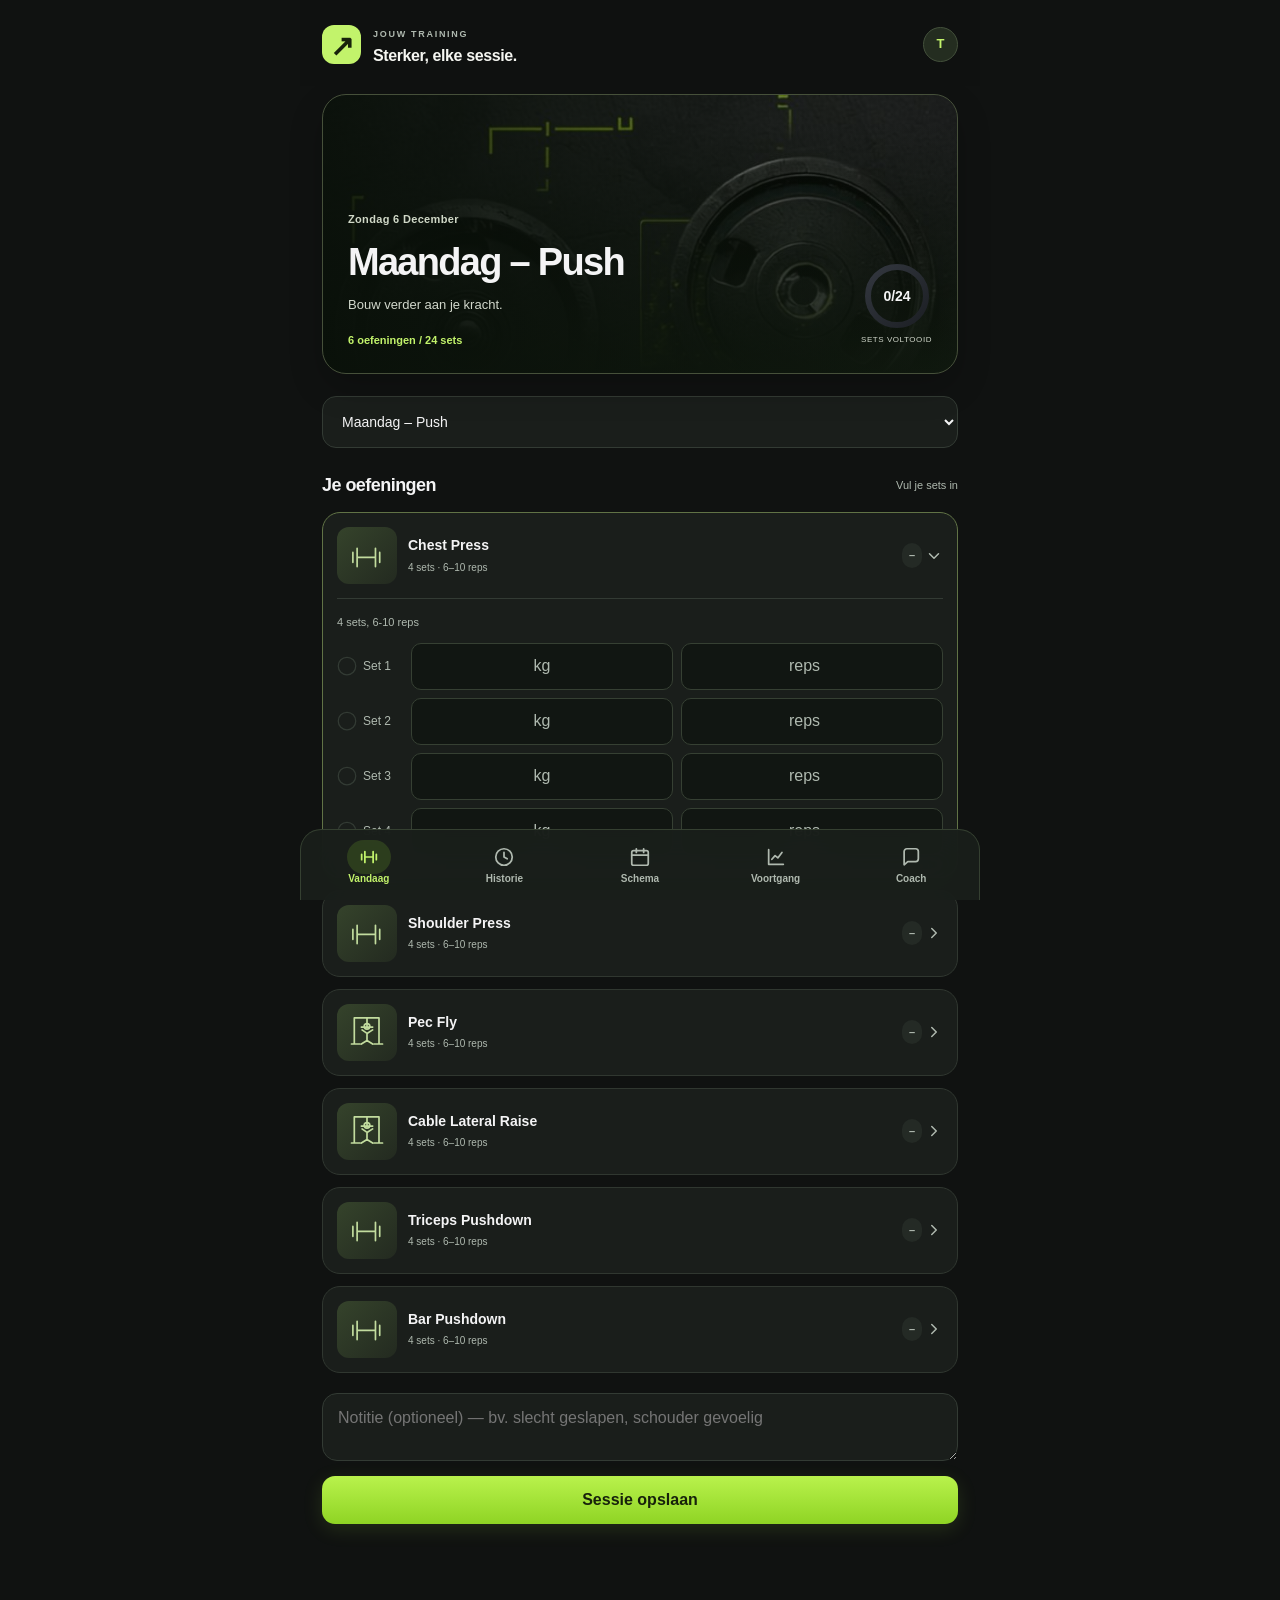
==== commit ac9a491a: "Improve mobile training cover and exercise cards" ====
--- a/index.html
+++ b/index.html
@@ -4,7 +4,7 @@
   <meta charset="UTF-8" />
   <!-- viewport-fit=cover lets the app paint into the notch/home-indicator
        areas; css/style.css pads content back with env(safe-area-inset-*). -->
-  <meta name="viewport" content="width=device-width, initial-scale=1.0, maximum-scale=1.0, viewport-fit=cover" />
+  <meta name="viewport" content="width=device-width, initial-scale=1.0, viewport-fit=cover" />
   <meta name="theme-color" content="#1a1d23" />
   <meta name="mobile-web-app-capable" content="yes" />
   <meta name="apple-mobile-web-app-capable" content="yes" />
@@ -16,15 +16,16 @@
   <!-- iOS ignores SVG here, so the home-screen icon must be a PNG. -->
   <link rel="apple-touch-icon" href="icons/icon-180.png" />
   <link rel="stylesheet" href="css/style.css" />
+  <link rel="stylesheet" href="css/visual-refresh.css" />
 </head>
 <body>
   <header class="app-header">
-    <h1>Trainingsschema</h1>
+    <div class="brand-lockup"><span class="brand-symbol" aria-hidden="true">↗</span><div><span class="brand-eyebrow">JOUW TRAINING</span><h1>Sterker, elke sessie.</h1></div></div><span class="brand-badge" aria-hidden="true">T</span>
   </header>
 
   <main id="content"></main>
 
-  <nav class="app-nav">
+  <nav class="app-nav" aria-label="Hoofdnavigatie">
     <div class="nav-indicator" aria-hidden="true"></div>
     <button id="nav-today" class="nav-btn active">
       <svg class="nav-icon" viewBox="0 0 24 24" aria-hidden="true">
--- a/css/style.css
+++ b/css/style.css
@@ -67,6 +67,23 @@
      clearest "this is a website" tells once the app runs standalone. */
   overscroll-behavior-y: none;
   -webkit-tap-highlight-color: transparent;
+  position: relative;
+}
+
+/* Faint film-grain over the whole app for a grittier, gym-equipment feel
+   (no Google Fonts/CDN texture image used on purpose — the app has to keep
+   working the first time it's opened with no signal at the gym). Sits above
+   #content but below the sticky header/nav (z-index 10/20) and stays
+   click-through. */
+body::before {
+  content: "";
+  position: fixed;
+  inset: 0;
+  z-index: 1;
+  pointer-events: none;
+  background-image: url("[data-uri]");
+  background-size: 140px 140px;
+  mix-blend-mode: overlay;
 }
 
 /* Keyboard focus, everywhere. Without this, Chrome's raw orange default
@@ -82,7 +99,14 @@
   position: sticky;
   top: 0;
   z-index: 10;
-  background: var(--bg-card);
+  /* Dark gradient on top of the photo (not just a flat tint) so the lime
+     title and nav stay readable regardless of how light the crop underneath
+     gets — a flat rgba wash alone washed out against the brightest plate. */
+  background-color: var(--bg-card);
+  background-image: linear-gradient(180deg, rgba(15, 17, 21, 0.6), rgba(15, 17, 21, 0.88)), url("../images/header-bg.jpg");
+  background-size: cover, cover;
+  background-position: center, center 35%;
+  background-repeat: no-repeat, no-repeat;
   color: var(--text-primary);
   padding: var(--space-3) var(--space-4);
   /* The status bar is translucent in standalone mode, so the header has to
@@ -94,8 +118,10 @@
 .app-header h1 {
   margin: 0;
   font-size: var(--font-lg);
+  font-weight: var(--fw-bold);
   color: var(--accent);
-  letter-spacing: -0.02em;
+  letter-spacing: 0.02em;
+  text-transform: uppercase;
 }
 
 .app-nav {
@@ -264,6 +290,11 @@
   justify-content: space-between;
   gap: var(--space-3);
   margin-bottom: var(--space-4);
+  background: linear-gradient(165deg, #1e2129, #15181d);
+  border: 1px solid var(--border);
+  border-radius: var(--radius-md);
+  padding: var(--space-4);
+  box-shadow: var(--shadow-sm), inset 0 1px 0 rgba(255, 255, 255, 0.04);
 }
 
 .today-hero-text {
@@ -280,9 +311,10 @@
 .today-hero-day {
   margin: 0;
   font-size: var(--font-2xl);
-  font-weight: var(--fw-bold);
-  color: var(--text-primary);
-  letter-spacing: -0.02em;
+  font-weight: 800;
+  color: var(--text-primary);
+  letter-spacing: 0.01em;
+  text-transform: uppercase;
 }
 
 .today-hero-ring {
@@ -291,10 +323,6 @@
   height: 64px;
 }
 
-.progress-ring-track {
-  stroke: var(--bg-card-alt);
-}
-
 .progress-ring-fill {
   stroke: var(--accent);
 }
@@ -308,7 +336,7 @@
 .progress-ring-label {
   fill: var(--text-primary);
   font-size: 14px;
-  font-weight: var(--fw-semibold);
+  font-weight: 800;
   font-variant-numeric: tabular-nums;
 }
 
@@ -331,33 +359,134 @@
 }
 
 .exercise-block {
-  background: var(--bg-card);
+  background: linear-gradient(165deg, #1e2129, #15181d);
   border: 1px solid var(--border);
   border-radius: var(--radius-md);
   padding: var(--space-3);
   margin-bottom: var(--space-3);
-  box-shadow: var(--shadow-sm);
-}
-
-.exercise-block legend {
-  font-weight: var(--fw-semibold);
-  padding: 0 var(--space-1);
-  color: var(--text-primary);
-}
-
-.suggested-weight {
+  box-shadow: var(--shadow-sm), inset 0 1px 0 rgba(255, 255, 255, 0.04);
+}
+
+.exercise-header {
+  display: flex;
+  align-items: center;
+  justify-content: space-between;
+  gap: var(--space-2);
+  width: 100%;
+  border: none;
+  background: none;
+  padding: 0;
+  font: inherit;
+  color: inherit;
+  cursor: pointer;
+  text-align: left;
+  -webkit-appearance: none;
+  appearance: none;
+}
+
+.exercise-name {
+  font-weight: var(--fw-semibold);
+  font-size: var(--font-md);
+  color: var(--text-primary);
+}
+
+.exercise-header-right {
+  display: flex;
+  align-items: center;
+  gap: 10px;
+  flex: none;
+}
+
+.exercise-chevron {
+  width: 18px;
+  height: 18px;
+  flex: none;
+  fill: none;
+  stroke: var(--text-secondary);
+  stroke-width: 2;
+  stroke-linecap: round;
+  stroke-linejoin: round;
+  transition: transform var(--duration-base) var(--ease-standard);
+}
+
+.exercise-block.expanded .exercise-chevron {
+  transform: rotate(90deg);
+}
+
+.exercise-body {
+  margin-top: var(--space-3);
+}
+
+.exercise-block:not(.expanded) .exercise-body {
+  display: none;
+}
+
+.exercise-meta {
+  margin: 0 0 var(--space-2);
+  font-size: var(--font-sm);
+  color: var(--text-secondary);
+}
+
+.chip {
+  display: inline-block;
+  background: rgba(163, 230, 53, 0.15);
   color: var(--accent);
-  font-size: 14px;
-  font-weight: var(--fw-semibold);
-  margin: var(--space-1) 0 var(--space-3);
+  font-size: var(--font-sm);
+  font-weight: var(--fw-semibold);
+  padding: 4px 10px;
+  border-radius: var(--radius-full);
+  white-space: nowrap;
+}
+
+.chip-muted {
+  background: var(--bg-card-alt);
+  color: var(--text-secondary);
 }
 
 .set-row {
   display: grid;
-  grid-template-columns: 60px 1fr 1fr;
+  grid-template-columns: 22px 52px 1fr 1fr;
   gap: var(--space-2);
   align-items: center;
   margin-bottom: var(--space-2);
+}
+
+.set-check-icon {
+  width: 20px;
+  height: 20px;
+  flex: none;
+}
+
+.set-check-icon .check-bg {
+  fill: var(--accent);
+  opacity: 0;
+  transition: opacity var(--duration-fast) ease;
+}
+
+.set-check-icon .check-ring {
+  fill: none;
+  stroke: var(--border);
+  stroke-width: 1.5;
+  transition: opacity var(--duration-fast) ease;
+}
+
+.set-check-icon .check-mark {
+  fill: none;
+  stroke: var(--accent-text);
+  stroke-width: 2.2;
+  stroke-linecap: round;
+  stroke-linejoin: round;
+  opacity: 0;
+  transition: opacity var(--duration-fast) ease;
+}
+
+.set-row.done .set-check-icon .check-bg,
+.set-row.done .set-check-icon .check-mark {
+  opacity: 1;
+}
+
+.set-row.done .set-check-icon .check-ring {
+  opacity: 0;
 }
 
 .set-row input {
@@ -384,13 +513,14 @@
 }
 
 .btn-primary {
-  background: var(--accent);
+  background: linear-gradient(180deg, #b9f24c, #8fd424);
   color: var(--accent-text);
   width: 100%;
   margin-top: var(--space-2);
   /* Pill shape sets the primary action apart from the rounded-rectangle
      secondary/small buttons, so it reads as the one clear main action. */
   border-radius: var(--radius-full);
+  box-shadow: inset 0 1px 0 rgba(255, 255, 255, 0.35);
 }
 
 .btn-secondary {
@@ -642,12 +772,55 @@
 }
 
 .progress-row {
-  background: var(--bg-card);
+  background: linear-gradient(165deg, #1e2129, #15181d);
   border: 1px solid var(--border);
   border-radius: var(--radius-md);
   padding: var(--space-3);
   margin-bottom: var(--space-2);
-  box-shadow: var(--shadow-sm);
+  box-shadow: var(--shadow-sm), inset 0 1px 0 rgba(255, 255, 255, 0.04);
+}
+
+/* Headline weight/waist cards (Voortgang tab), above everything else. */
+.stat-row {
+  display: flex;
+  gap: var(--space-3);
+  margin-bottom: var(--space-4);
+}
+
+.stat-card {
+  flex: 1;
+  min-width: 0;
+  background: linear-gradient(165deg, #1e2129, #15181d);
+  border: 1px solid var(--border);
+  border-radius: var(--radius-md);
+  padding: var(--space-3);
+  box-shadow: var(--shadow-sm), inset 0 1px 0 rgba(255, 255, 255, 0.04);
+}
+
+.stat-card-label {
+  margin: 0 0 6px;
+  font-size: var(--font-sm);
+  color: var(--text-secondary);
+}
+
+.stat-card-value {
+  margin: 0 0 4px;
+  font-size: var(--font-2xl);
+  font-weight: 800;
+  letter-spacing: 0.01em;
+}
+
+.stat-card-unit {
+  font-size: var(--font-md);
+  font-weight: var(--fw-semibold);
+  color: var(--text-secondary);
+}
+
+.stat-card-delta {
+  margin: 0;
+  font-size: var(--font-sm);
+  font-weight: var(--fw-semibold);
+  color: var(--accent);
 }
 
 .progress-label {
@@ -715,15 +888,25 @@
   stroke: var(--accent);
 }
 
+.sparkline-fill-stop-top {
+  stop-color: var(--accent);
+  stop-opacity: 0.35;
+}
+
+.sparkline-fill-stop-bottom {
+  stop-color: var(--accent);
+  stop-opacity: 0;
+}
+
 /* Sync-instellingen */
 
 .sync-settings {
-  background: var(--bg-card);
+  background: linear-gradient(165deg, #1e2129, #15181d);
   border: 1px solid var(--border);
   border-radius: var(--radius-md);
   padding: var(--space-3);
   margin-top: var(--space-4);
-  box-shadow: var(--shadow-sm);
+  box-shadow: var(--shadow-sm), inset 0 1px 0 rgba(255, 255, 255, 0.04);
 }
 
 .sync-help {
@@ -757,7 +940,7 @@
 
 .body-log-form,
 .photo-form {
-  background: var(--bg-card);
+  background: linear-gradient(165deg, #1e2129, #15181d);
   border: 1px solid var(--border);
   border-radius: var(--radius-md);
   padding: var(--space-3);
@@ -765,7 +948,7 @@
   display: flex;
   flex-direction: column;
   gap: var(--space-2);
-  box-shadow: var(--shadow-sm);
+  box-shadow: var(--shadow-sm), inset 0 1px 0 rgba(255, 255, 255, 0.04);
 }
 
 .body-log-date,
@@ -830,31 +1013,36 @@
 }
 
 .body-log-item {
-  background: var(--bg-card);
+  background: linear-gradient(165deg, #1e2129, #15181d);
   border: 1px solid var(--border);
   border-radius: var(--radius-md);
   padding: var(--space-3);
   margin-bottom: var(--space-2);
 }
 
+/* Horizontal filmstrip instead of a fixed grid — reads as a timeline of
+   photos to swipe through, and a phone-width screen only ever showed ~2
+   grid columns anyway. */
 .photo-gallery {
-  display: grid;
-  grid-template-columns: 1fr 1fr;
+  display: flex;
   gap: var(--space-3);
+  overflow-x: auto;
+  padding-bottom: var(--space-1);
 }
 
 .photo-cell {
-  background: var(--bg-card);
+  flex: 0 0 128px;
+  background: linear-gradient(165deg, #1e2129, #15181d);
   border: 1px solid var(--border);
   border-radius: var(--radius-md);
   padding: var(--space-2);
   text-align: center;
-  box-shadow: var(--shadow-sm);
+  box-shadow: var(--shadow-sm), inset 0 1px 0 rgba(255, 255, 255, 0.04);
 }
 
 .photo-thumb {
-  width: 100%;
-  height: 140px;
+  width: 128px;
+  height: 160px;
   object-fit: cover;
   border-radius: var(--radius-sm);
   cursor: pointer;
@@ -862,10 +1050,11 @@
 }
 
 .photo-cell.enlarged {
-  grid-column: 1 / -1;
+  flex-basis: 240px;
 }
 
 .photo-cell.enlarged .photo-thumb {
+  width: 240px;
   height: auto;
   object-fit: contain;
 }
@@ -878,13 +1067,53 @@
 
 /* AI Coach tab */
 
+.chat-header {
+  display: flex;
+  align-items: center;
+  gap: var(--space-3);
+  margin-bottom: var(--space-3);
+}
+
+.chat-avatar {
+  flex: none;
+  width: 40px;
+  height: 40px;
+  border-radius: var(--radius-full);
+  background: rgba(163, 230, 53, 0.15);
+  display: flex;
+  align-items: center;
+  justify-content: center;
+}
+
+.chat-avatar svg {
+  width: 20px;
+  height: 20px;
+  fill: none;
+  stroke: var(--accent);
+  stroke-width: 1.9;
+  stroke-linecap: round;
+  stroke-linejoin: round;
+}
+
+.chat-header-name {
+  margin: 0;
+  font-weight: 700;
+  font-size: var(--font-md);
+}
+
+.chat-header-sub {
+  margin: 0;
+  font-size: var(--font-sm);
+  color: var(--text-secondary);
+}
+
 .chat-box {
-  background: var(--bg-card);
+  background: linear-gradient(165deg, #1e2129, #15181d);
   border: 1px solid var(--border);
   border-radius: var(--radius-md);
   padding: var(--space-2);
   margin-bottom: var(--space-3);
-  box-shadow: var(--shadow-sm);
+  box-shadow: var(--shadow-sm), inset 0 1px 0 rgba(255, 255, 255, 0.04);
 }
 
 .chat-messages {
@@ -925,14 +1154,42 @@
   border: 1px solid var(--danger);
 }
 
+.quick-chips {
+  display: flex;
+  gap: 8px;
+  overflow-x: auto;
+  margin-bottom: var(--space-2);
+  padding-bottom: 2px;
+}
+
+.quick-chip {
+  flex: none;
+  background: var(--bg-card-alt);
+  border: 1px solid var(--border);
+  color: var(--text-primary);
+  font-family: inherit;
+  font-size: var(--font-sm);
+  padding: 8px 12px;
+  border-radius: var(--radius-full);
+  white-space: nowrap;
+  cursor: pointer;
+}
+
 .chat-input-form {
   display: flex;
   flex-direction: column;
   gap: var(--space-2);
 }
 
+.chat-input-row {
+  display: flex;
+  align-items: flex-end;
+  gap: var(--space-2);
+}
+
 .chat-input {
-  width: 100%;
+  flex: 1;
+  min-width: 0;
   padding: var(--space-3);
   font-size: var(--font-md);
   border-radius: var(--radius-sm);
@@ -941,6 +1198,35 @@
   color: var(--text-primary);
   font-family: inherit;
   resize: vertical;
+}
+
+.chat-send-btn {
+  flex: none;
+  width: 44px;
+  height: 44px;
+  border: none;
+  border-radius: var(--radius-full);
+  background: linear-gradient(180deg, #b9f24c, #8fd424);
+  box-shadow: inset 0 1px 0 rgba(255, 255, 255, 0.35);
+  display: flex;
+  align-items: center;
+  justify-content: center;
+  cursor: pointer;
+}
+
+.chat-send-btn:disabled {
+  opacity: 0.6;
+  cursor: default;
+}
+
+.chat-send-icon {
+  width: 18px;
+  height: 18px;
+  fill: none;
+  stroke: var(--accent-text);
+  stroke-width: 2.2;
+  stroke-linecap: round;
+  stroke-linejoin: round;
 }
 
 .notification-setting {
--- a/css/visual-refresh.css
+++ b/css/visual-refresh.css
@@ -0,0 +1,50 @@
+/* Shared visual layer. All assets remain available offline. */
+:root { --bg-page:#101211; --bg-card:#1a1e1b; --bg-card-alt:#242a25; --border:#333b34; --text-secondary:#afb9af; --accent:#c2f36b; --accent-text:#17220b; --nav-height:70px; --radius-md:18px; --radius-lg:22px; color-scheme:dark; }
+body { line-height:1.5; }
+body::before { display:none; }
+.app-header { display:flex; align-items:center; justify-content:space-between; max-width:680px; margin:auto; padding:calc(20px + var(--safe-top)) 22px 18px; background:#101211f5; border:0; backdrop-filter:blur(16px); }
+.brand-lockup { display:flex; gap:12px; align-items:center; }
+.brand-symbol { background:var(--accent); color:#17220b; width:39px; height:39px; border-radius:12px; display:grid; place-items:center; font-size:29px; font-weight:800; }
+.brand-eyebrow { color:var(--text-secondary); font-size:9px; font-weight:700; letter-spacing:.19em; }
+.app-header h1 { font-size:16px; color:#f5f6f1; letter-spacing:-.025em; text-transform:none; }
+.brand-badge { width:35px; height:35px; border:1px solid #43503b; background:#242d20; color:var(--accent); border-radius:50%; display:grid; place-items:center; font-size:13px; font-weight:700; }
+#content { max-width:680px; padding:8px 22px calc(var(--nav-height) + var(--safe-bottom) + 40px); }
+.today-hero { position:relative; overflow:hidden; min-height:252px; padding:25px; align-items:flex-end; border:1px solid #46503a; border-radius:24px; background:linear-gradient(90deg,rgba(9,16,9,.9),rgba(10,17,9,.25)),linear-gradient(0deg,#111a10 0%,transparent 90%),url('../images/header-bg.jpg') center/cover; box-shadow:0 14px 34px #0003; margin-bottom:22px; }
+.today-hero-date { font-size:11px; font-weight:600; color:#d0d8c7; letter-spacing:.03em; margin-bottom:14px; }
+.today-hero-day { font-size:clamp(24px,6vw,34px); letter-spacing:-.045em; line-height:1.08; text-transform:none; max-width:330px; overflow-wrap:anywhere; }
+.hero-subtitle { font-size:13px; color:#d2d8cc; margin:12px 0 17px; }
+.hero-stats { color:var(--accent); font-size:11px; font-weight:700; margin:0; }
+.hero-progress { flex:none; text-align:center; display:grid; justify-items:center; gap:6px; padding-bottom:2px; }
+.hero-progress span { font-size:8px; letter-spacing:.07em; color:#d2d8cc; }
+.today-hero-ring { width:64px; height:64px; }
+.day-picker { min-height:52px; border-radius:14px; padding:12px 15px; font-size:14px; margin-bottom:24px; }
+.workout-section-heading { display:flex; align-items:center; justify-content:space-between; margin-bottom:13px; }
+.workout-section-heading h3 { font-size:18px; margin:0; letter-spacing:-.03em; }
+.workout-section-heading span { font-size:11px; color:var(--text-secondary); }
+.exercise-block { background:var(--bg-card); padding:14px; margin-bottom:12px; box-shadow:none; border-color:#303730; }
+.exercise-block.expanded { border-color:#617346; }
+.exercise-header { gap:11px; min-height:57px; }
+.exercise-art { flex:none; width:51px; height:57px; display:grid; place-items:center; color:#c2dc9e; border-radius:12px; background:linear-gradient(135deg,#35432b,#232a20); }
+.exercise-art svg { width:48px; height:48px; }
+.exercise-title { flex:1; min-width:0; }
+.exercise-name { font-size:14px; line-height:1.3; display:block; overflow-wrap:anywhere; }
+.exercise-summary { display:block; color:var(--text-secondary); font-size:10px; margin-top:5px; }
+.exercise-header-right { gap:3px; }
+.exercise-header .chip { font-size:11px; padding:4px 7px; }
+.exercise-body { border-top:1px solid var(--border); padding-top:15px; margin-top:14px; }
+.exercise-meta { font-size:11px; margin-bottom:12px; }
+.set-row { grid-template-columns:18px 40px minmax(0,1fr) minmax(0,1fr); gap:8px; }
+.set-label { font-size:12px; color:var(--text-secondary); }
+.set-row input { min-width:0; min-height:47px; padding:10px; text-align:center; font-size:16px; background:#111612; border-color:#364033; border-radius:10px; font-variant-numeric:tabular-nums; }
+.set-row.done input { border-color:#617b41; background:#202d1b; }
+.btn { border-radius:13px; min-height:48px; }
+.btn-primary { box-shadow:0 5px 20px #b0ed4820; }
+.session-note-input { background:var(--bg-card); border-radius:15px; padding:15px; margin-top:8px; }
+.app-nav { max-width:680px; margin:auto; background:#1a1f1bf5; backdrop-filter:blur(20px); border:1px solid #354031; border-bottom:0; border-radius:21px 21px 0 0; }
+.nav-btn { gap:5px; font-size:10px; }
+.nav-indicator { top:10px; }
+.nav-icon { width:22px; height:22px; }
+.day-card { background:var(--bg-card); padding:18px; border-radius:18px; }
+h2 { letter-spacing:-.035em; }
+@media(min-width:760px) { .today-hero { min-height:280px; } .today-hero-day { font-size:38px; } .exercise-art { width:60px; } }
+@media(max-width:360px) { #content { padding-inline:14px; } .app-header { padding-inline:14px; } .today-hero { padding:18px; } .exercise-art { width:40px; } .exercise-art svg { width:38px; } .exercise-header { gap:7px; } .exercise-header .chip { font-size:10px; } }
